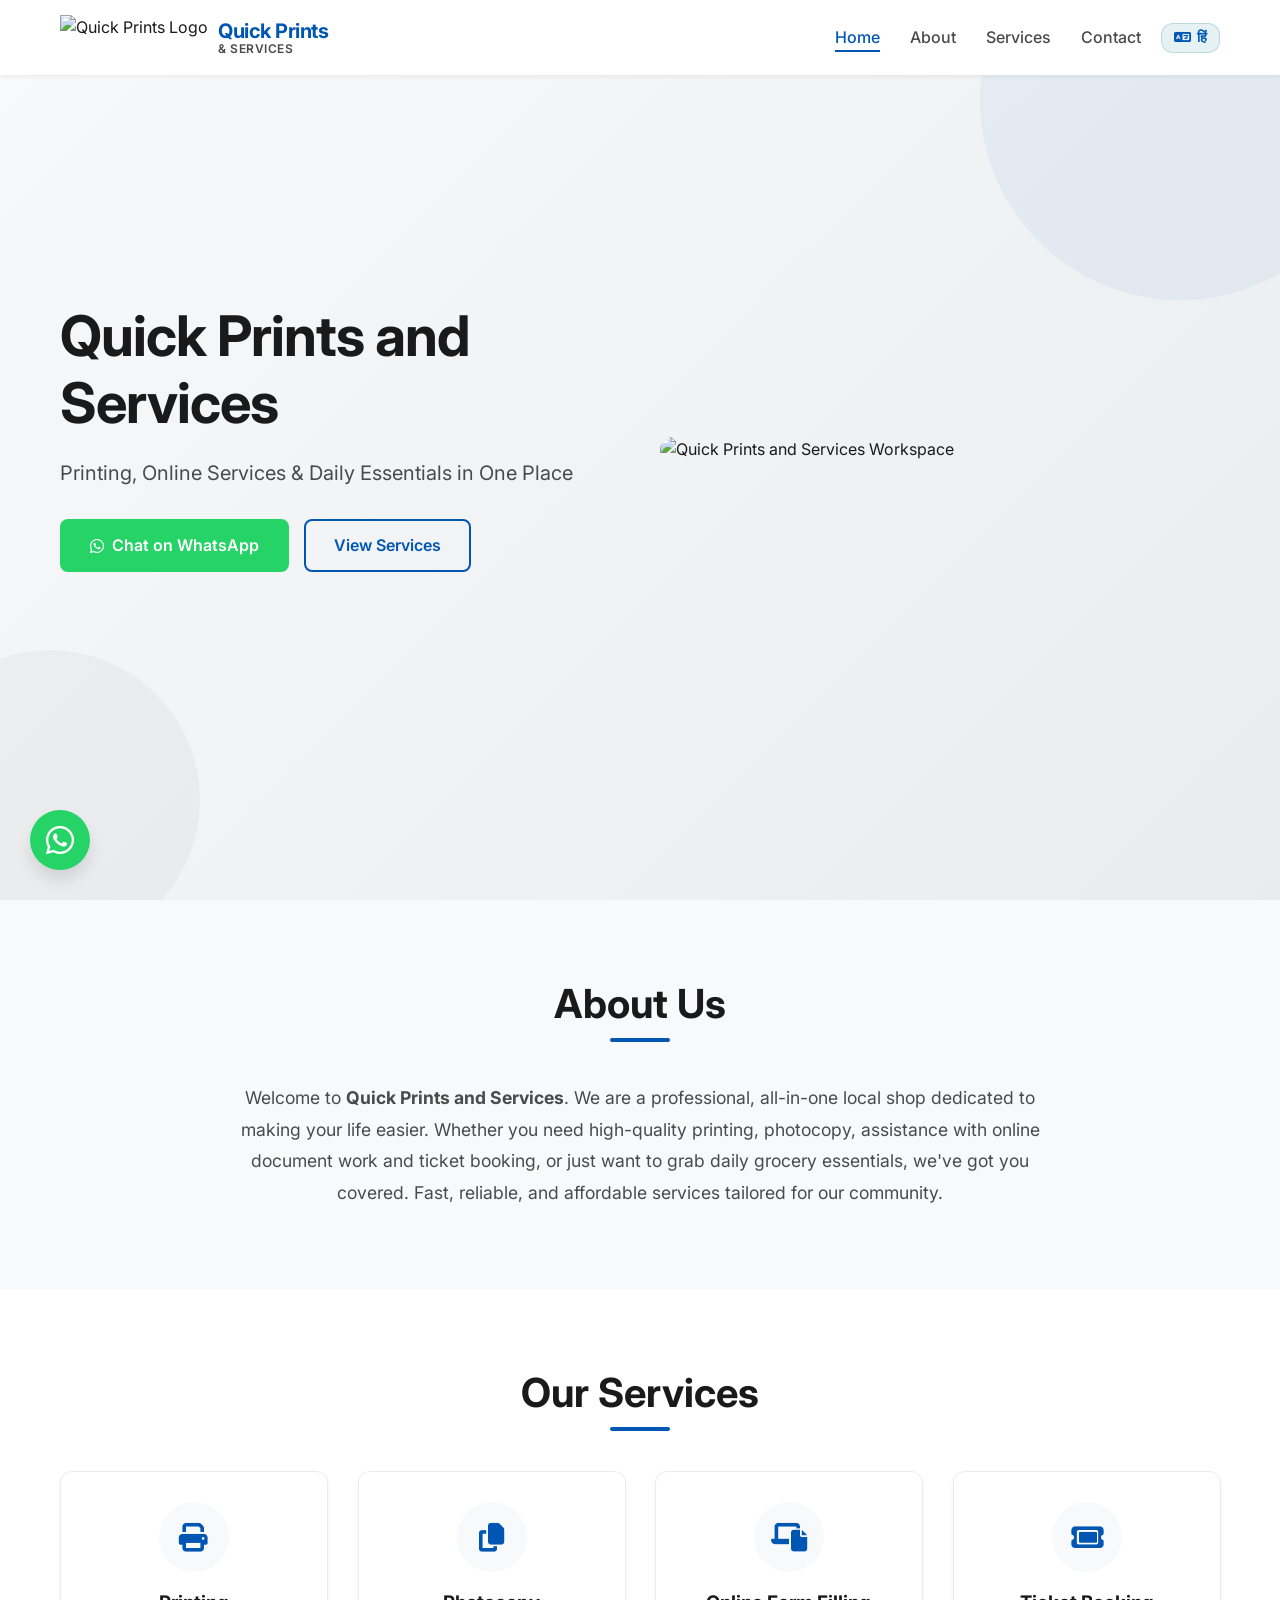
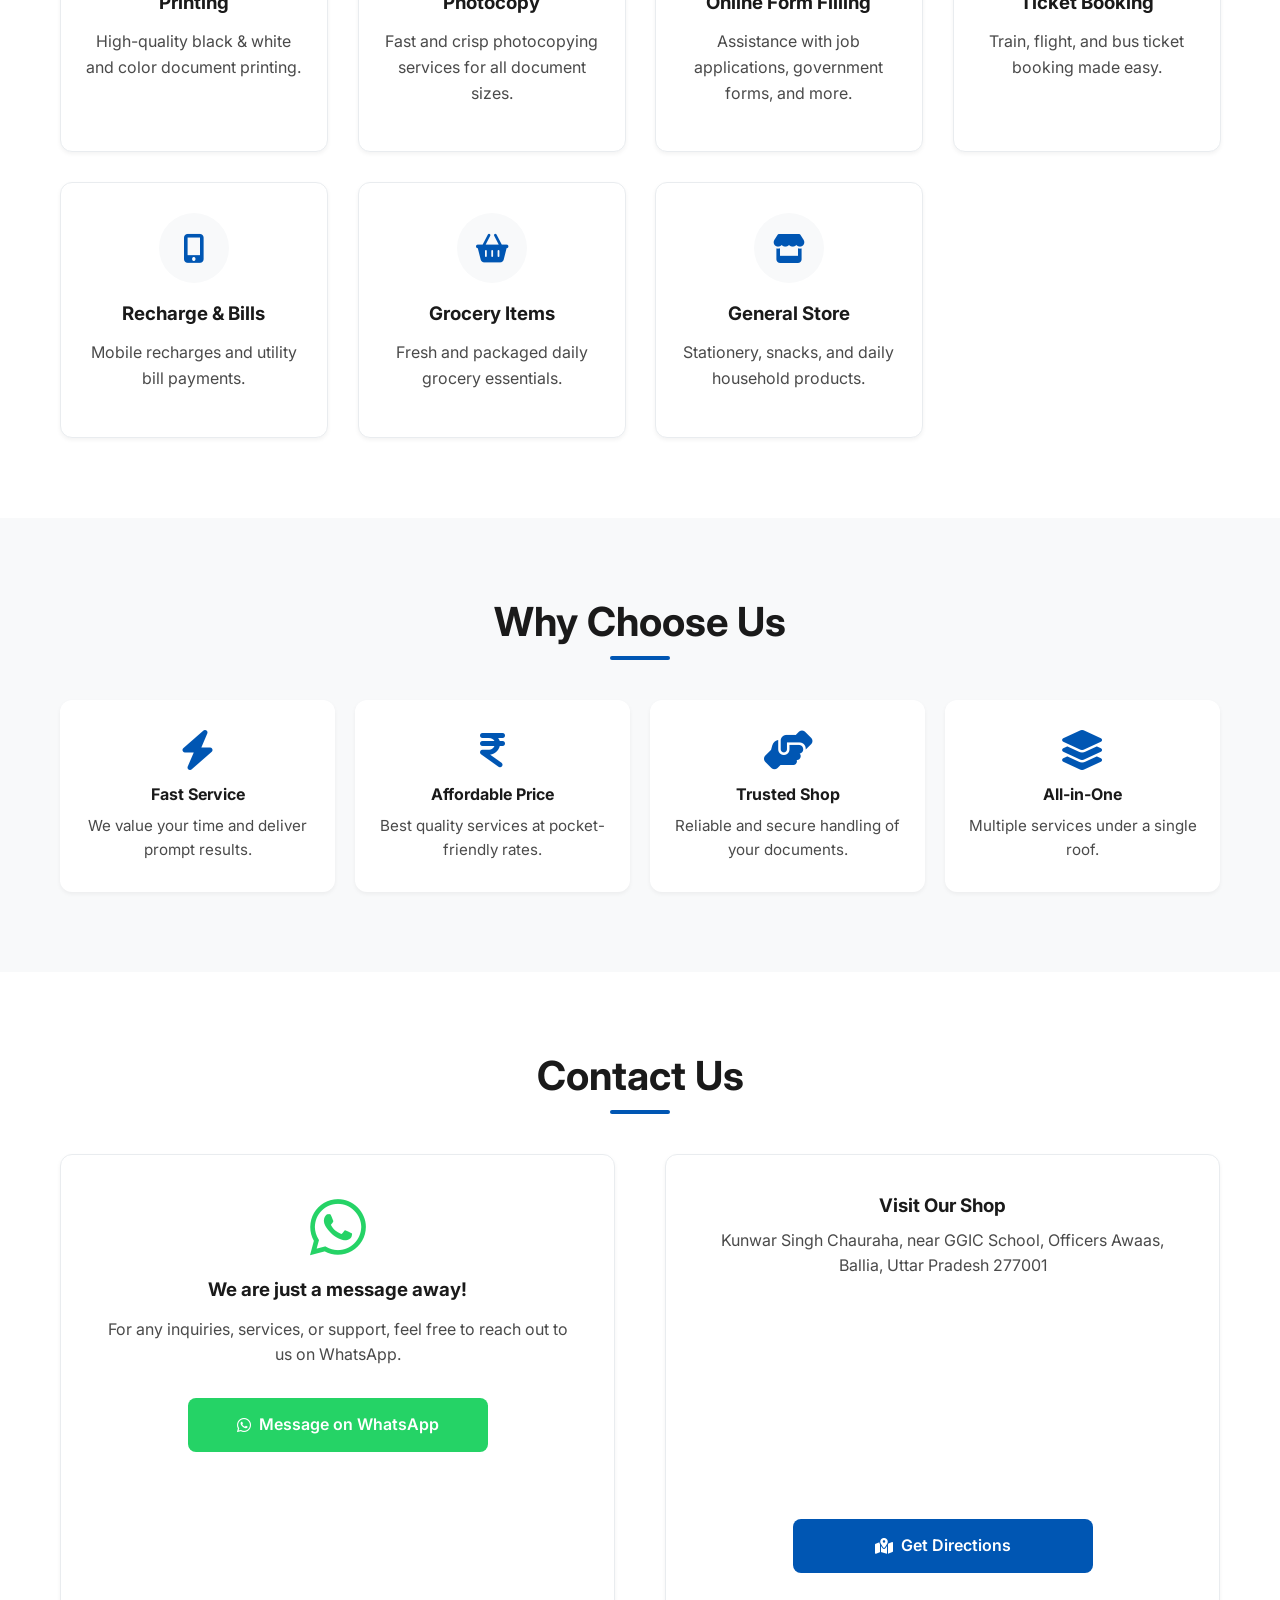
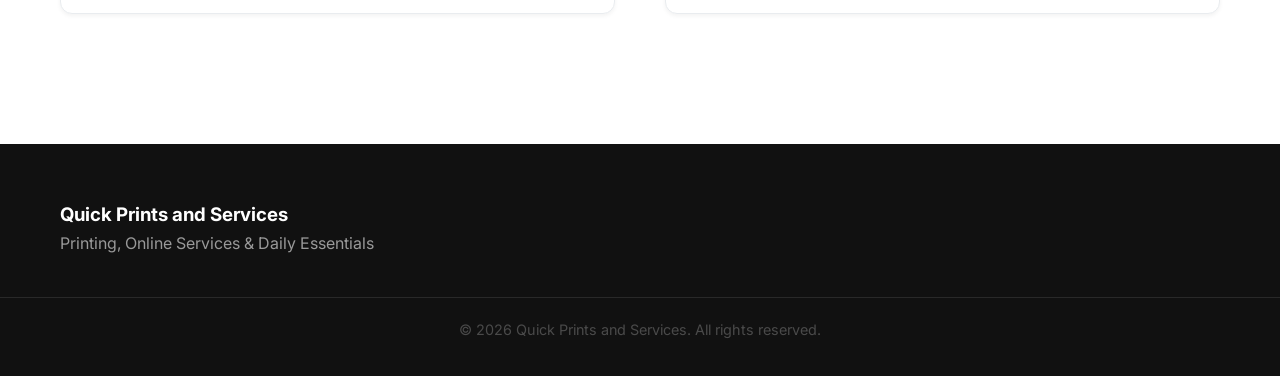
==== index.html @ 01ba6e66 "Add files via upload" ====
<!DOCTYPE html>
<html lang="en">

<head>
    <meta charset="UTF-8">
    <meta name="viewport" content="width=device-width, initial-scale=1.0">
    <meta name="description"
        content="Quick Prints and Services - Your one-stop shop for printing, online services, daily essentials, and more.">
    <title>Quick Prints and Services</title>
    <!-- Google Fonts -->
    <link rel="preconnect" href="https://fonts.googleapis.com">
    <link rel="preconnect" href="https://fonts.gstatic.com" crossorigin>
    <link href="https://fonts.googleapis.com/css2?family=Inter:wght@300;400;500;600;700&display=swap" rel="stylesheet">
    <!-- FontAwesome for Icons -->
    <link rel="stylesheet" href="https://cdnjs.cloudflare.com/ajax/libs/font-awesome/6.4.0/css/all.min.css">
    <!-- Custom CSS -->
    <link rel="stylesheet" href="style.css">
</head>

<body>

    <!-- Loading Animation -->
    <div id="loader" class="loader-wrapper">
        <div class="loader"></div>
    </div>

    <!-- Navigation Bar -->
    <header class="navbar" id="navbar">
        <div class="container nav-container">
            <a href="#home" class="logo">
                <img src="https://i.postimg.cc/SR7jLVqC/Chat-GPT-Image-May-10-2026-02-20-58-PM.png"
                    alt="Quick Prints Logo">
                <div class="logo-text">
                    <span class="brand-name" data-i18n="brand-name">Quick Prints</span>
                    <span class="brand-sub" data-i18n="brand-sub">& Services</span>
                </div>
            </a>
            <nav class="nav-menu" id="nav-menu">
                <ul class="nav-list">
                    <li><a href="#home" class="nav-link active"><i class="fa-solid fa-house mobile-icon"></i><span
                                class="nav-text" data-i18n="nav-home">Home</span></a></li>
                    <li><a href="#about" class="nav-link"><i class="fa-solid fa-circle-info mobile-icon"></i><span
                                class="nav-text" data-i18n="nav-about">About</span></a></li>
                    <li><a href="#services" class="nav-link"><i class="fa-solid fa-box mobile-icon"></i><span
                                class="nav-text" data-i18n="nav-services">Services</span></a></li>
                    <li><a href="#contact" class="nav-link"><i class="fa-solid fa-location-dot mobile-icon"></i><span
                                class="nav-text" data-i18n="nav-contact">Contact</span></a></li>
                </ul>
            </nav>
            <button id="lang-toggle" class="lang-toggle-btn" aria-label="Toggle Language">
                <i class="fa-solid fa-language"></i> <span id="lang-btn-text">हिं</span>
            </button>
        </div>
    </header>

    <main>
        <!-- Hero Section -->
        <section id="home" class="hero">
            <div class="container hero-container">
                <div class="hero-content fade-in-up">
                    <h1 data-i18n="hero-title">Quick Prints and Services</h1>
                    <p class="subtitle" data-i18n="hero-subtitle">Printing, Online Services & Daily Essentials in One Place</p>
                    <div class="hero-buttons">
                        <a href="https://wa.me/918707874401" target="_blank" class="btn btn-whatsapp"><i
                                class="fa-brands fa-whatsapp"></i> <span data-i18n="btn-whatsapp">Chat on WhatsApp</span></a>
                        <a href="#services" class="btn btn-outline" data-i18n="btn-services">View Services</a>
                    </div>
                </div>
                <div class="hero-image fade-in-up delay-1">
                    <img src="https://i.postimg.cc/g2Zcvmpk/file-0000000027107207b96f1d62a791b979.png"
                        alt="Quick Prints and Services Workspace" class="rounded-img shadow-lg">
                </div>
            </div>
        </section>

        <!-- About Section -->
        <section id="about" class="about section-bg">
            <div class="container text-center fade-in-up">
                <h2 class="section-title" data-i18n="about-title">About Us</h2>
                <div class="title-underline"></div>
                <p class="about-text" data-i18n="about-text">
                    Welcome to <strong>Quick Prints and Services</strong>. We are a professional, all-in-one local shop dedicated to making your life easier. Whether you need high-quality printing, photocopy, assistance with online document work and ticket booking, or just want to grab daily grocery essentials, we've got you covered. Fast, reliable, and affordable services tailored for our community.
                </p>
            </div>
        </section>

        <!-- Services Section -->
        <section id="services" class="services">
            <div class="container">
                <div class="text-center fade-in-up">
                    <h2 class="section-title" data-i18n="services-title">Our Services</h2>
                    <div class="title-underline"></div>
                </div>

                <div class="services-grid">
                    <div class="service-card fade-in-up">
                        <div class="icon-wrapper"><i class="fa-solid fa-print"></i></div>
                        <h3 data-i18n="svc-printing-title">Printing</h3>
                        <p data-i18n="svc-printing-desc">High-quality black & white and color document printing.</p>
                    </div>
                    <div class="service-card fade-in-up delay-1">
                        <div class="icon-wrapper"><i class="fa-solid fa-copy"></i></div>
                        <h3 data-i18n="svc-copy-title">Photocopy</h3>
                        <p data-i18n="svc-copy-desc">Fast and crisp photocopying services for all document sizes.</p>
                    </div>

                    <div class="service-card fade-in-up">
                        <div class="icon-wrapper"><i class="fa-solid fa-laptop-file"></i></div>
                        <h3 data-i18n="svc-form-title">Online Form Filling</h3>
                        <p data-i18n="svc-form-desc">Assistance with job applications, government forms, and more.</p>
                    </div>
                    <div class="service-card fade-in-up delay-1">
                        <div class="icon-wrapper"><i class="fa-solid fa-ticket"></i></div>
                        <h3 data-i18n="svc-ticket-title">Ticket Booking</h3>
                        <p data-i18n="svc-ticket-desc">Train, flight, and bus ticket booking made easy.</p>
                    </div>
                    <div class="service-card fade-in-up delay-2">
                        <div class="icon-wrapper"><i class="fa-solid fa-mobile-screen-button"></i></div>
                        <h3 data-i18n="svc-recharge-title">Recharge & Bills</h3>
                        <p data-i18n="svc-recharge-desc">Mobile recharges and utility bill payments.</p>
                    </div>
                    <div class="service-card fade-in-up">
                        <div class="icon-wrapper"><i class="fa-solid fa-basket-shopping"></i></div>
                        <h3 data-i18n="svc-grocery-title">Grocery Items</h3>
                        <p data-i18n="svc-grocery-desc">Fresh and packaged daily grocery essentials.</p>
                    </div>
                    <div class="service-card fade-in-up delay-1">
                        <div class="icon-wrapper"><i class="fa-solid fa-store"></i></div>
                        <h3 data-i18n="svc-store-title">General Store</h3>
                        <p data-i18n="svc-store-desc">Stationery, snacks, and daily household products.</p>
                    </div>
                </div>
            </div>
        </section>

        <!-- Why Choose Us Section -->
        <section id="why-us" class="why-us section-bg">
            <div class="container">
                <div class="text-center fade-in-up">
                    <h2 class="section-title" data-i18n="why-title">Why Choose Us</h2>
                    <div class="title-underline"></div>
                </div>

                <div class="why-grid">
                    <div class="why-card fade-in-up">
                        <i class="fa-solid fa-bolt"></i>
                        <h4 data-i18n="why-fast-title">Fast Service</h4>
                        <p data-i18n="why-fast-desc">We value your time and deliver prompt results.</p>
                    </div>
                    <div class="why-card fade-in-up delay-1">
                        <i class="fa-solid fa-indian-rupee-sign"></i>
                        <h4 data-i18n="why-price-title">Affordable Price</h4>
                        <p data-i18n="why-price-desc">Best quality services at pocket-friendly rates.</p>
                    </div>
                    <div class="why-card fade-in-up delay-2">
                        <i class="fa-solid fa-handshake-angle"></i>
                        <h4 data-i18n="why-trust-title">Trusted Shop</h4>
                        <p data-i18n="why-trust-desc">Reliable and secure handling of your documents.</p>
                    </div>
                    <div class="why-card fade-in-up delay-3">
                        <i class="fa-solid fa-layer-group"></i>
                        <h4 data-i18n="why-all-title">All-in-One</h4>
                        <p data-i18n="why-all-desc">Multiple services under a single roof.</p>
                    </div>
                </div>
            </div>
        </section>

        <!-- Contact Section -->
        <section id="contact" class="contact">
            <div class="container">
                <div class="text-center fade-in-up">
                    <h2 class="section-title" data-i18n="contact-title">Contact Us</h2>
                    <div class="title-underline"></div>
                </div>

                <div class="contact-grid">
                    <div class="contact-info fade-in-up"
                        style="text-align: center; background: var(--bg-main); padding: 40px; border-radius: var(--radius-md); box-shadow: var(--shadow-sm); border: 1px solid var(--border-color);">
                        <i class="fa-brands fa-whatsapp"
                            style="font-size: 4rem; color: var(--whatsapp); margin-bottom: 20px;"></i>
                        <h3 data-i18n="contact-msg-title">We are just a message away!</h3>
                        <p style="margin-bottom: 30px;" data-i18n="contact-msg-desc">For any inquiries, services, or support, feel free to reach out to us on WhatsApp.</p>
                        <a href="https://wa.me/918707874401" target="_blank" class="btn btn-whatsapp btn-block"
                            style="max-width: 300px; margin: 0 auto;"><i class="fa-brands fa-whatsapp"></i> <span data-i18n="btn-msg">Message on WhatsApp</span></a>
                    </div>

                    <div class="contact-info fade-in-up delay-1"
                        style="text-align: center; background: var(--bg-main); padding: 40px; border-radius: var(--radius-md); box-shadow: var(--shadow-sm); border: 1px solid var(--border-color); display: flex; flex-direction: column;">
                        <h3 style="margin-bottom: 10px;" data-i18n="contact-visit-title">Visit Our Shop</h3>
                        <p style="margin-bottom: 20px;" data-i18n="contact-visit-desc">Kunwar Singh Chauraha, near GGIC School, Officers Awaas, Ballia, Uttar Pradesh 277001</p>
                        <div style="width: 100%; height: 200px; border-radius: var(--radius-sm); overflow: hidden; margin-bottom: 20px;">
                            <iframe src="https://maps.google.com/maps?q=Quick%20Prints%20and%20Services,%20Kunwar%20Singh%20Chauraha,%20Ballia,%20Uttar%20Pradesh%20277001&t=&z=16&ie=UTF8&iwloc=&output=embed" width="100%" height="100%" style="border:0;" allowfullscreen="" loading="lazy" referrerpolicy="no-referrer-when-downgrade"></iframe>
                        </div>
                        <a href="https://maps.app.goo.gl/SsMAK4htXYQ3jaAW6" target="_blank"
                            class="btn btn-primary btn-block" style="max-width: 300px; margin: auto auto 0 auto;"><i
                                class="fa-solid fa-map-location-dot"></i> <span data-i18n="btn-dir">Get Directions</span></a>
                    </div>
                </div>
            </div>
        </section>
    </main>

    <!-- Footer -->
    <footer class="footer">
        <div class="container footer-container">
            <div class="footer-brand">
                <h3 data-i18n="hero-title">Quick Prints and Services</h3>
                <p data-i18n="footer-desc">Printing, Online Services & Daily Essentials</p>
            </div>

        </div>
        <div class="footer-bottom">
            <p>&copy; <span id="year"></span> <span data-i18n="footer-rights">Quick Prints and Services. All rights reserved.</span></p>
        </div>
    </footer>

    <!-- Floating Elements -->
    <a href="https://wa.me/918707874401" class="floating-whatsapp" target="_blank" aria-label="Chat on WhatsApp">
        <i class="fa-brands fa-whatsapp"></i>
    </a>

    <!-- Mobile Bottom Navigation (independent element - never affected by header filters) -->
    <nav class="mobile-bottom-nav" id="mobile-bottom-nav">
        <a href="#home" class="mob-nav-link active">
            <i class="fa-solid fa-house"></i>
            <span data-i18n="nav-home">Home</span>
        </a>
        <a href="#about" class="mob-nav-link">
            <i class="fa-solid fa-circle-info"></i>
            <span data-i18n="nav-about">About</span>
        </a>
        <a href="#services" class="mob-nav-link">
            <i class="fa-solid fa-box"></i>
            <span data-i18n="nav-services">Services</span>
        </a>
        <a href="#why-us" class="mob-nav-link">
            <i class="fa-solid fa-star"></i>
            <span data-i18n="nav-why">Why Us</span>
        </a>
        <a href="#contact" class="mob-nav-link">
            <i class="fa-solid fa-location-dot"></i>
            <span data-i18n="nav-contact">Contact</span>
        </a>
    </nav>

    <button id="backToTop" class="back-to-top" aria-label="Back to Top">
        <i class="fa-solid fa-arrow-up"></i>
    </button>

    <!-- Custom JS -->
    <script src="script.js"></script>
</body>

</html>
---- style.css ----
/* =========================================
   CSS VARIABLES & THEMING
   ========================================= */
:root {
    --primary-color: #0056b3;
    /* Professional Blue */
    --primary-hover: #004494;
    --text-main: #1a1a1a;
    /* Black */
    --text-light: #4a4a4a;
    /* Dark Gray */
    --bg-main: #ffffff;
    /* White */
    --bg-light: #f8f9fa;
    /* Light Gray */
    --border-color: #e9ecef;
    --white: #ffffff;
    --black: #000000;
    --whatsapp: #25D366;

    --shadow-sm: 0 2px 4px rgba(0, 0, 0, 0.05);
    --shadow-md: 0 4px 6px rgba(0, 0, 0, 0.07);
    --shadow-lg: 0 10px 15px rgba(0, 0, 0, 0.1);
    --shadow-hover: 0 15px 30px rgba(0, 86, 179, 0.15);

    --radius-sm: 8px;
    --radius-md: 12px;
    --radius-lg: 20px;

    --transition: all 0.3s ease;
    --font-main: 'Inter', sans-serif;
}

/* =========================================
   GLOBAL STYLES & RESET
   ========================================= */
* {
    margin: 0;
    padding: 0;
    box-sizing: border-box;
}

html {
    scroll-behavior: smooth;
}

body {
    font-family: var(--font-main);
    color: var(--text-main);
    background-color: var(--bg-main);
    line-height: 1.6;
    overflow-x: hidden;
}

a {
    text-decoration: none;
    color: inherit;
}

ul {
    list-style: none;
}

img {
    max-width: 100%;
    height: auto;
    display: block;
}

.container {
    width: 100%;
    max-width: 1200px;
    margin: 0 auto;
    padding: 0 20px;
}

section {
    padding: 80px 0;
}

.section-bg {
    background-color: var(--bg-light);
}

.text-center {
    text-align: center;
}

/* =========================================
   TYPOGRAPHY
   ========================================= */
h1,
h2,
h3,
h4,
h5,
h6 {
    font-weight: 700;
    line-height: 1.2;
    margin-bottom: 15px;
}

.section-title {
    font-size: 2.5rem;
    color: var(--text-main);
    margin-bottom: 10px;
}

.title-underline {
    width: 60px;
    height: 4px;
    background-color: var(--primary-color);
    margin: 0 auto 40px;
    border-radius: 2px;
}

p {
    margin-bottom: 15px;
    color: var(--text-light);
}

/* =========================================
   BUTTONS
   ========================================= */
.btn {
    display: inline-flex;
    align-items: center;
    justify-content: center;
    gap: 8px;
    padding: 12px 28px;
    font-size: 1rem;
    font-weight: 600;
    border-radius: var(--radius-sm);
    cursor: pointer;
    transition: var(--transition);
    border: 2px solid transparent;
}

.btn-primary {
    background-color: var(--primary-color);
    color: var(--white);
}

.btn-primary:hover {
    background-color: var(--primary-hover);
    box-shadow: var(--shadow-md);
    transform: translateY(-2px);
}

.btn-outline {
    background-color: transparent;
    color: var(--primary-color);
    border-color: var(--primary-color);
}

.btn-outline:hover {
    background-color: var(--primary-color);
    color: var(--white);
}

.btn-whatsapp {
    background-color: var(--whatsapp);
    color: var(--white);
}

.btn-whatsapp:hover {
    background-color: #1ebe57;
    box-shadow: var(--shadow-md);
    transform: translateY(-2px);
}

.btn-block {
    width: 100%;
}

/* =========================================
   LOADING ANIMATION
   ========================================= */
.loader-wrapper {
    position: fixed;
    top: 0;
    left: 0;
    width: 100%;
    height: 100%;
    background-color: var(--bg-main);
    display: flex;
    justify-content: center;
    align-items: center;
    z-index: 9999;
    transition: opacity 0.5s ease;
}

.loader {
    width: 50px;
    height: 50px;
    border: 5px solid var(--border-color);
    border-top-color: var(--primary-color);
    border-radius: 50%;
    animation: spin 1s linear infinite;
}

@keyframes spin {
    to {
        transform: rotate(360deg);
    }
}

/* =========================================
   NAVIGATION BAR
   ========================================= */
.navbar {
    position: fixed;
    top: 0;
    left: 0;
    width: 100%;
    background-color: var(--bg-main);
    box-shadow: var(--shadow-sm);
    z-index: 1000;
    transition: var(--transition);
    padding: 15px 0;
}

.navbar.scrolled {
    padding: 10px 0;
    box-shadow: var(--shadow-md);
    background-color: rgba(255, 255, 255, 0.95);
    backdrop-filter: blur(10px);
}

.nav-container {
    display: flex;
    justify-content: space-between;
    align-items: center;
}

.logo {
    display: flex;
    align-items: center;
    gap: 10px;
}

.logo img {
    height: 45px;
    max-width: 100%;
    object-fit: contain;
}

.logo-text {
    display: flex;
    flex-direction: column;
    justify-content: center;
    line-height: 1.1;
}

.brand-name {
    font-size: 1.25rem;
    font-weight: 700;
    color: var(--primary-color);
    letter-spacing: -0.5px;
}

.brand-sub {
    font-size: 0.75rem;
    font-weight: 600;
    color: var(--text-light);
    letter-spacing: 0.5px;
    text-transform: uppercase;
}

.mobile-icon {
    display: none;
}

.nav-menu {
    margin-left: auto;
}

.nav-list {
    display: flex;
    gap: 30px;
}

.nav-link {
    font-weight: 500;
    color: var(--text-light);
    transition: var(--transition);
    position: relative;
}

.nav-link::after {
    content: '';
    position: absolute;
    bottom: -5px;
    left: 0;
    width: 0;
    height: 2px;
    background-color: var(--primary-color);
    transition: var(--transition);
}

.nav-link:hover,
.nav-link.active {
    color: var(--primary-color);
}

.nav-link:hover::after,
.nav-link.active::after {
    width: 100%;
}

.hamburger {
    display: none;
    font-size: 1.5rem;
    cursor: pointer;
    color: var(--text-main);
}

/* =========================================
   LANGUAGE TOGGLE
   ========================================= */
.lang-toggle-btn {
    background: rgba(14, 116, 144, 0.1);
    color: var(--primary-color);
    border: 1px solid rgba(14, 116, 144, 0.2);
    padding: 6px 12px;
    border-radius: var(--radius-md);
    cursor: pointer;
    display: flex;
    align-items: center;
    gap: 6px;
    font-size: 0.85rem;
    font-weight: 600;
    transition: var(--transition);
    margin-left: 20px;
}

.lang-toggle-btn:hover {
    background: var(--primary-color);
    color: var(--white);
    transform: translateY(-2px);
}

/* =========================================
   HERO SECTION
   ========================================= */
.hero {
    min-height: 100vh;
    display: flex;
    align-items: center;
    padding-top: 80px;
    /* Offset for navbar */
    background: linear-gradient(135deg, #f8f9fa 0%, #e9ecef 100%);
    position: relative;
    overflow: hidden;
}

/* Background Abstract Shapes */
.hero::before,
.hero::after {
    content: '';
    position: absolute;
    border-radius: 50%;
    z-index: 0;
}

.hero::before {
    width: 400px;
    height: 400px;
    background: rgba(0, 86, 179, 0.05);
    top: -100px;
    right: -100px;
}

.hero::after {
    width: 300px;
    height: 300px;
    background: rgba(0, 0, 0, 0.03);
    bottom: -50px;
    left: -100px;
}

.hero-container {
    display: grid;
    grid-template-columns: 1fr 1fr;
    gap: 40px;
    align-items: center;
    position: relative;
    z-index: 1;
}

.hero-content h1 {
    font-size: 3.5rem;
    color: var(--text-main);
    margin-bottom: 20px;
    letter-spacing: -1px;
}

.hero-content .subtitle {
    font-size: 1.25rem;
    color: var(--text-light);
    margin-bottom: 30px;
    font-weight: 400;
}

.hero-buttons {
    display: flex;
    gap: 15px;
    margin-bottom: 25px;
}

.hero-contact {
    font-size: 1.1rem;
    font-weight: 600;
    color: var(--text-main);
    display: flex;
    align-items: center;
    gap: 8px;
}

.hero-contact i {
    color: var(--whatsapp);
    font-size: 1.3rem;
}

.rounded-img {
    border-radius: var(--radius-lg);
}

/* =========================================
   ABOUT SECTION
   ========================================= */
.about-text {
    max-width: 800px;
    margin: 0 auto;
    font-size: 1.1rem;
    line-height: 1.8;
}

/* =========================================
   SERVICES SECTION
   ========================================= */
.services-grid {
    display: grid;
    grid-template-columns: repeat(auto-fit, minmax(250px, 1fr));
    gap: 30px;
    margin-top: 40px;
}

.service-card {
    background-color: var(--bg-main);
    padding: 30px 20px;
    border-radius: var(--radius-md);
    box-shadow: var(--shadow-sm);
    text-align: center;
    transition: var(--transition);
    border: 1px solid var(--border-color);
    position: relative;
    overflow: hidden;
    z-index: 1;
}

.service-card::before {
    content: '';
    position: absolute;
    top: 0;
    left: 0;
    width: 100%;
    height: 0;
    background-color: var(--primary-color);
    transition: var(--transition);
    z-index: -1;
}

.service-card:hover {
    transform: translateY(-10px);
    box-shadow: var(--shadow-hover);
    border-color: var(--primary-color);
}

.service-card:hover::before {
    height: 5px;
}

.icon-wrapper {
    width: 70px;
    height: 70px;
    background-color: var(--bg-light);
    border-radius: 50%;
    display: flex;
    justify-content: center;
    align-items: center;
    margin: 0 auto 20px;
    font-size: 1.8rem;
    color: var(--primary-color);
    transition: var(--transition);
}

.service-card:hover .icon-wrapper {
    background-color: var(--primary-color);
    color: var(--white);
}

/* =========================================
   WHY CHOOSE US SECTION
   ========================================= */
.why-grid {
    display: grid;
    grid-template-columns: repeat(auto-fit, minmax(220px, 1fr));
    gap: 20px;
}

.why-card {
    background-color: var(--bg-main);
    padding: 30px 20px;
    border-radius: var(--radius-md);
    text-align: center;
    transition: var(--transition);
    box-shadow: var(--shadow-sm);
}

.why-card i {
    font-size: 2.5rem;
    color: var(--primary-color);
    margin-bottom: 15px;
}

.why-card h4 {
    margin-bottom: 10px;
}

.why-card p {
    font-size: 0.95rem;
    margin-bottom: 0;
}

.why-card:hover {
    transform: translateY(-5px);
    box-shadow: var(--shadow-md);
}

/* =========================================
   CONTACT SECTION
   ========================================= */
.contact-grid {
    display: grid;
    grid-template-columns: 1fr 1fr;
    gap: 50px;
    margin-bottom: 50px;
}

.info-item {
    display: flex;
    align-items: flex-start;
    gap: 15px;
    margin-bottom: 25px;
}

.info-icon {
    width: 50px;
    height: 50px;
    background-color: rgba(0, 86, 179, 0.1);
    color: var(--primary-color);
    border-radius: 50%;
    display: flex;
    justify-content: center;
    align-items: center;
    font-size: 1.2rem;
    flex-shrink: 0;
}

.contact-actions {
    margin-top: 30px;
}

.contact-form {
    background-color: var(--bg-main);
    padding: 40px;
    border-radius: var(--radius-md);
    box-shadow: var(--shadow-md);
    border: 1px solid var(--border-color);
}

.form-group {
    margin-bottom: 20px;
}

.form-group input,
.form-group textarea {
    width: 100%;
    padding: 15px;
    border: 1px solid var(--border-color);
    border-radius: var(--radius-sm);
    font-family: var(--font-main);
    font-size: 1rem;
    transition: var(--transition);
    background-color: var(--bg-light);
}

.form-group input:focus,
.form-group textarea:focus {
    outline: none;
    border-color: var(--primary-color);
    background-color: var(--white);
    box-shadow: 0 0 0 3px rgba(0, 86, 179, 0.1);
}

.map-container {
    width: 100%;
    height: 400px;
    border-radius: var(--radius-md);
    overflow: hidden;
    box-shadow: var(--shadow-sm);
}

.map-placeholder {
    width: 100%;
    height: 100%;
    background-color: #e9ecef;
    display: flex;
    flex-direction: column;
    justify-content: center;
    align-items: center;
    color: var(--text-light);
}

.map-placeholder i {
    font-size: 3rem;
    color: var(--primary-color);
    margin-bottom: 10px;
    opacity: 0.5;
}

/* =========================================
   FOOTER
   ========================================= */
.footer {
    background-color: #111;
    color: var(--white);
    padding: 60px 0 20px;
}

.footer-container {
    display: flex;
    justify-content: space-between;
    align-items: center;
    margin-bottom: 40px;
    flex-wrap: wrap;
    gap: 20px;
}

.footer-brand h3 {
    color: var(--white);
    margin-bottom: 5px;
}

.footer-brand p {
    color: #999;
    margin-bottom: 0;
}

.footer-social {
    display: flex;
    gap: 15px;
}

.footer-social a {
    width: 40px;
    height: 40px;
    background-color: rgba(255, 255, 255, 0.1);
    border-radius: 50%;
    display: flex;
    justify-content: center;
    align-items: center;
    transition: var(--transition);
}

.footer-social a:hover {
    background-color: var(--primary-color);
    transform: translateY(-3px);
}

.footer-bottom {
    text-align: center;
    padding-top: 20px;
    border-top: 1px solid rgba(255, 255, 255, 0.1);
    color: #999;
    font-size: 0.9rem;
}

/* =========================================
   FLOATING ELEMENTS
   ========================================= */
.floating-whatsapp {
    position: fixed;
    bottom: 30px;
    left: 30px;
    width: 60px;
    height: 60px;
    background-color: var(--whatsapp);
    color: var(--white);
    border-radius: 50%;
    display: flex;
    justify-content: center;
    align-items: center;
    font-size: 2rem;
    box-shadow: var(--shadow-lg);
    z-index: 99;
    transition: var(--transition);
}

.floating-whatsapp:hover {
    transform: scale(1.1);
    box-shadow: 0 15px 25px rgba(37, 211, 102, 0.4);
}

.back-to-top {
    position: fixed;
    bottom: 30px;
    right: 30px;
    width: 50px;
    height: 50px;
    background-color: var(--text-main);
    color: var(--white);
    border: none;
    border-radius: 50%;
    display: flex;
    justify-content: center;
    align-items: center;
    font-size: 1.2rem;
    box-shadow: var(--shadow-md);
    cursor: pointer;
    z-index: 99;
    opacity: 0;
    visibility: hidden;
    transition: var(--transition);
}

.back-to-top.show {
    opacity: 1;
    visibility: visible;
}

.back-to-top:hover {
    background-color: var(--primary-color);
    transform: translateY(-3px);
}

/* =========================================
   MOBILE BOTTOM NAVIGATION (Independent Element)
   ========================================= */
.mobile-bottom-nav {
    display: none;
    /* Hidden on desktop */
    position: fixed;
    bottom: 0;
    left: 0;
    width: 100%;
    height: 65px;
    background-color: #ffffff;
    box-shadow: 0 -2px 20px rgba(0, 0, 0, 0.1);
    z-index: 99999;
    border-top: 1px solid rgba(0, 0, 0, 0.06);
    justify-content: space-around;
    align-items: center;
    padding: 0 10px;
    padding-bottom: env(safe-area-inset-bottom);
    /* iPhone notch support */
}

.mob-nav-link {
    display: flex;
    flex-direction: column;
    align-items: center;
    justify-content: center;
    flex: 1;
    gap: 3px;
    color: #aaa;
    font-size: 0.65rem;
    font-weight: 600;
    text-decoration: none;
    padding: 6px 4px;
    transition: color 0.2s ease, transform 0.2s ease;
    letter-spacing: 0.3px;
    text-transform: uppercase;
}

.mob-nav-link i {
    font-size: 1.3rem;
    transition: transform 0.2s ease;
}

.mob-nav-link.active {
    color: var(--primary-color);
}

.mob-nav-link.active i {
    transform: translateY(-2px);
}

/* =========================================
   KEYFRAME ANIMATIONS
   ========================================= */

/* Slide in from left */
@keyframes slideInLeft {
    from {
        opacity: 0;
        transform: translateX(-50px);
    }

    to {
        opacity: 1;
        transform: translateX(0);
    }
}

/* Slide in from right */
@keyframes slideInRight {
    from {
        opacity: 0;
        transform: translateX(50px);
    }

    to {
        opacity: 1;
        transform: translateX(0);
    }
}

/* Slide in from bottom */
@keyframes slideInUp {
    from {
        opacity: 0;
        transform: translateY(60px);
    }

    to {
        opacity: 1;
        transform: translateY(0);
    }
}

/* Scale pop in */
@keyframes popIn {
    0% {
        opacity: 0;
        transform: scale(0.85) translateY(20px);
    }

    70% {
        transform: scale(1.03) translateY(-3px);
    }

    100% {
        opacity: 1;
        transform: scale(1) translateY(0);
    }
}

/* Gentle float for logo/image */
@keyframes floatY {

    0%,
    100% {
        transform: translateY(0);
    }

    50% {
        transform: translateY(-10px);
    }
}

/* Shimmer sweep on buttons */
@keyframes shimmer {
    0% {
        background-position: -200% center;
    }

    100% {
        background-position: 200% center;
    }
}

/* WhatsApp pulse ring */
@keyframes pulseRing {
    0% {
        box-shadow: 0 0 0 0 rgba(37, 211, 102, 0.5);
    }

    70% {
        box-shadow: 0 0 0 18px rgba(37, 211, 102, 0);
    }

    100% {
        box-shadow: 0 0 0 0 rgba(37, 211, 102, 0);
    }
}

/* Icon bounce on mobile nav tap */
@keyframes navBounce {
    0% {
        transform: translateY(0);
    }

    30% {
        transform: translateY(-7px);
    }

    60% {
        transform: translateY(2px);
    }

    100% {
        transform: translateY(0);
    }
}

/* Stagger fade-in variants */
@keyframes fadeUp {
    from {
        opacity: 0;
        transform: translateY(30px);
    }

    to {
        opacity: 1;
        transform: translateY(0);
    }
}

/* =========================================
   HERO ANIMATIONS (Mobile-first)
   ========================================= */
.hero-content h1 {
    animation: slideInLeft 0.9s cubic-bezier(0.16, 1, 0.3, 1) both;
}

.hero-content .subtitle {
    animation: slideInLeft 0.9s 0.15s cubic-bezier(0.16, 1, 0.3, 1) both;
}

.hero-buttons {
    animation: slideInLeft 0.9s 0.3s cubic-bezier(0.16, 1, 0.3, 1) both;
}

.hero-image img {
    animation: floatY 6s ease-in-out infinite;
}

/* =========================================
   BUTTON SHIMMER EFFECT
   ========================================= */
.btn-primary,
.btn-whatsapp {
    background-size: 200% auto;
    position: relative;
    overflow: hidden;
}

.btn-primary::after,
.btn-whatsapp::after {
    content: '';
    position: absolute;
    top: 0;
    left: -100%;
    width: 60%;
    height: 100%;
    background: linear-gradient(90deg, transparent, rgba(255, 255, 255, 0.25), transparent);
    transition: left 0.5s ease;
}

.btn-primary:hover::after,
.btn-whatsapp:hover::after {
    left: 140%;
}

/* =========================================
   SERVICE CARD STAGGER
   ========================================= */
.service-card.visible {
    animation: popIn 0.6s cubic-bezier(0.16, 1, 0.3, 1) both;
}

.service-card:nth-child(1).visible {
    animation-delay: 0s;
}

.service-card:nth-child(2).visible {
    animation-delay: 0.07s;
}

.service-card:nth-child(3).visible {
    animation-delay: 0.14s;
}

.service-card:nth-child(4).visible {
    animation-delay: 0.21s;
}

.service-card:nth-child(5).visible {
    animation-delay: 0.28s;
}

.service-card:nth-child(6).visible {
    animation-delay: 0.35s;
}

.service-card:nth-child(7).visible {
    animation-delay: 0.42s;
}

.service-card:nth-child(8).visible {
    animation-delay: 0.49s;
}

/* =========================================
   WHY-CARD SLIDE ALTERNATE
   ========================================= */
.why-card:nth-child(odd).visible {
    animation: slideInLeft 0.7s cubic-bezier(0.16, 1, 0.3, 1) both;
}

.why-card:nth-child(even).visible {
    animation: slideInRight 0.7s cubic-bezier(0.16, 1, 0.3, 1) both;
}

.why-card:nth-child(1).visible {
    animation-delay: 0s;
}

.why-card:nth-child(2).visible {
    animation-delay: 0.1s;
}

.why-card:nth-child(3).visible {
    animation-delay: 0.2s;
}

.why-card:nth-child(4).visible {
    animation-delay: 0.3s;
}

/* =========================================
   FLOATING WHATSAPP PULSE
   ========================================= */
.floating-whatsapp {
    animation: pulseRing 2.5s ease-out infinite;
}

.floating-whatsapp:hover {
    animation: none;
    transform: scale(1.12);
    box-shadow: 0 10px 30px rgba(37, 211, 102, 0.5);
}

/* =========================================
   MOBILE BOTTOM NAV ACTIVE BOUNCE
   ========================================= */
.mob-nav-link.bounce i {
    animation: navBounce 0.4s cubic-bezier(0.36, 0.07, 0.19, 0.97) both;
}

/* =========================================
   SECTION TITLE UNDERLINE GROW
   ========================================= */
.title-underline {
    width: 0;
    transition: width 0.8s cubic-bezier(0.16, 1, 0.3, 1);
}

.fade-in-up.visible~.title-underline,
.title-underline.visible {
    width: 60px;
}

/* =========================================
   ANIMATIONS (SCROLL FADE IN)
   ========================================= */

.fade-in-up {
    opacity: 0;
    transform: translateY(40px);
    transition: opacity 0.8s ease, transform 0.8s ease;
}

.fade-in-up.visible {
    opacity: 1;
    transform: translateY(0);
}

.delay-1 {
    transition-delay: 0.1s;
}

.delay-2 {
    transition-delay: 0.2s;
}

.delay-3 {
    transition-delay: 0.3s;
}

/* =========================================
   RESPONSIVE DESIGN
   ========================================= */
@media (max-width: 992px) {
    .hero-container {
        grid-template-columns: 1fr;
        text-align: center;
    }

    .hero-content h1 {
        font-size: 3rem;
    }

    .hero-buttons {
        justify-content: center;
    }

    .hero-contact {
        justify-content: center;
    }

    .hero-image {
        margin-top: 30px;
    }

    .contact-grid {
        grid-template-columns: 1fr;
    }

    .section-title {
        font-size: 2.2rem;
    }
}

@media (max-width: 768px) {

    /* Enough space so bottom nav never overlaps page content */
    body {
        padding-bottom: 75px;
    }

    /* Show the mobile bottom navigation */
    .mobile-bottom-nav {
        display: flex;
    }

    /* Hide the desktop nav inside the header */
    .nav-menu {
        display: none;
    }

    /* Center the logo in header on mobile */
    .nav-container {
        justify-content: center;
    }

    .logo-text {
        display: none;
    }

    .logo img {
        height: 42px;
    }

    /* Float buttons above the bottom nav */
    .floating-whatsapp {
        bottom: 80px;
        left: 15px;
    }

    .back-to-top {
        bottom: 80px;
        right: 15px;
    }

    /* Footer extra space */
    .footer {
        padding-bottom: 25px;
    }

    /* Show the standalone mobile bottom nav */
    .mobile-bottom-nav {
        display: flex !important;
    }

    /* Hero font adjustments */
    .hero-content h1 {
        font-size: 2.2rem;
        margin-bottom: 15px;
    }

    .hero-content .subtitle {
        font-size: 1.1rem;
        margin-bottom: 25px;
    }

    section {
        padding: 50px 0;
    }

    /* Floating buttons sit above 65px bottom nav */
    .floating-whatsapp {
        width: 50px;
        height: 50px;
        font-size: 1.5rem;
        bottom: 80px;
        left: 15px;
    }

    .back-to-top {
        width: 45px;
        height: 45px;
        bottom: 80px;
        right: 15px;
    }
}

@media (max-width: 480px) {
    .hero-content h1 {
        font-size: 2rem;
    }

    .hero-buttons {
        flex-direction: column;
    }

    .btn {
        width: 100%;
    }
}
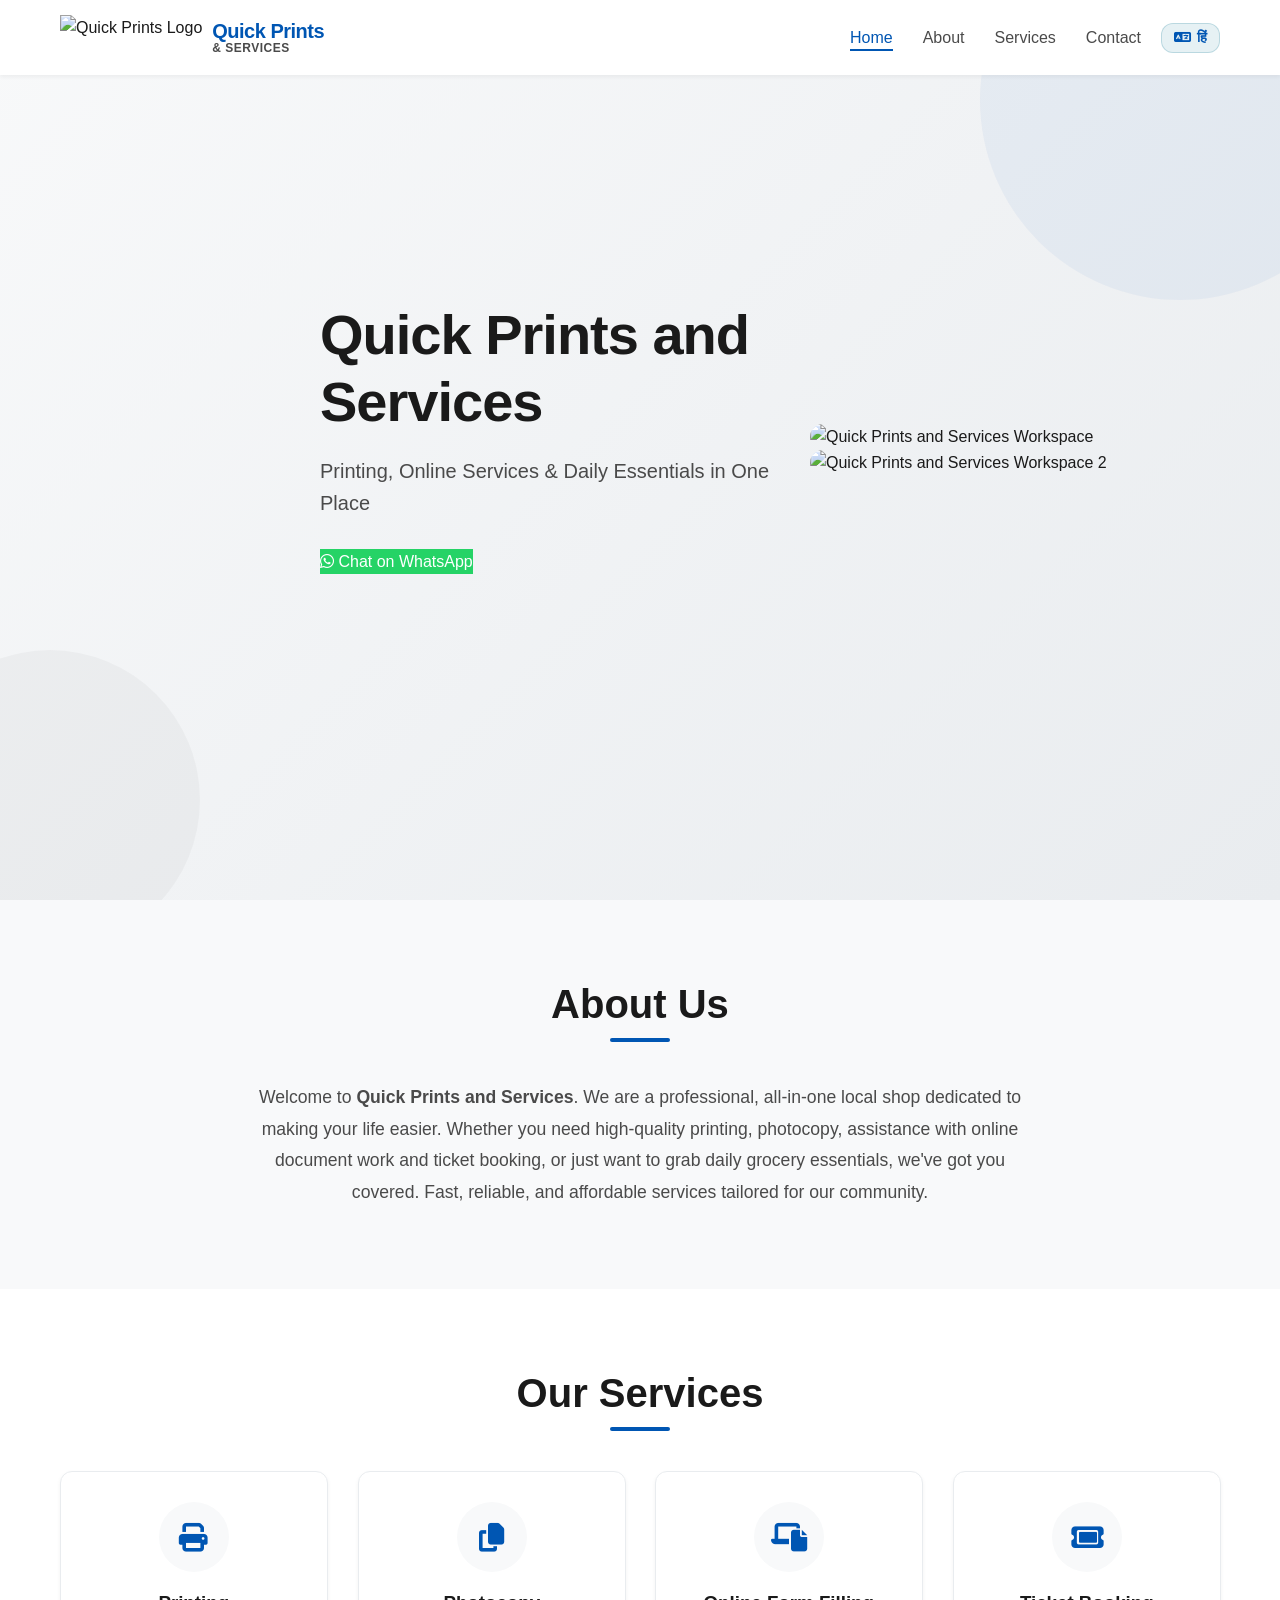
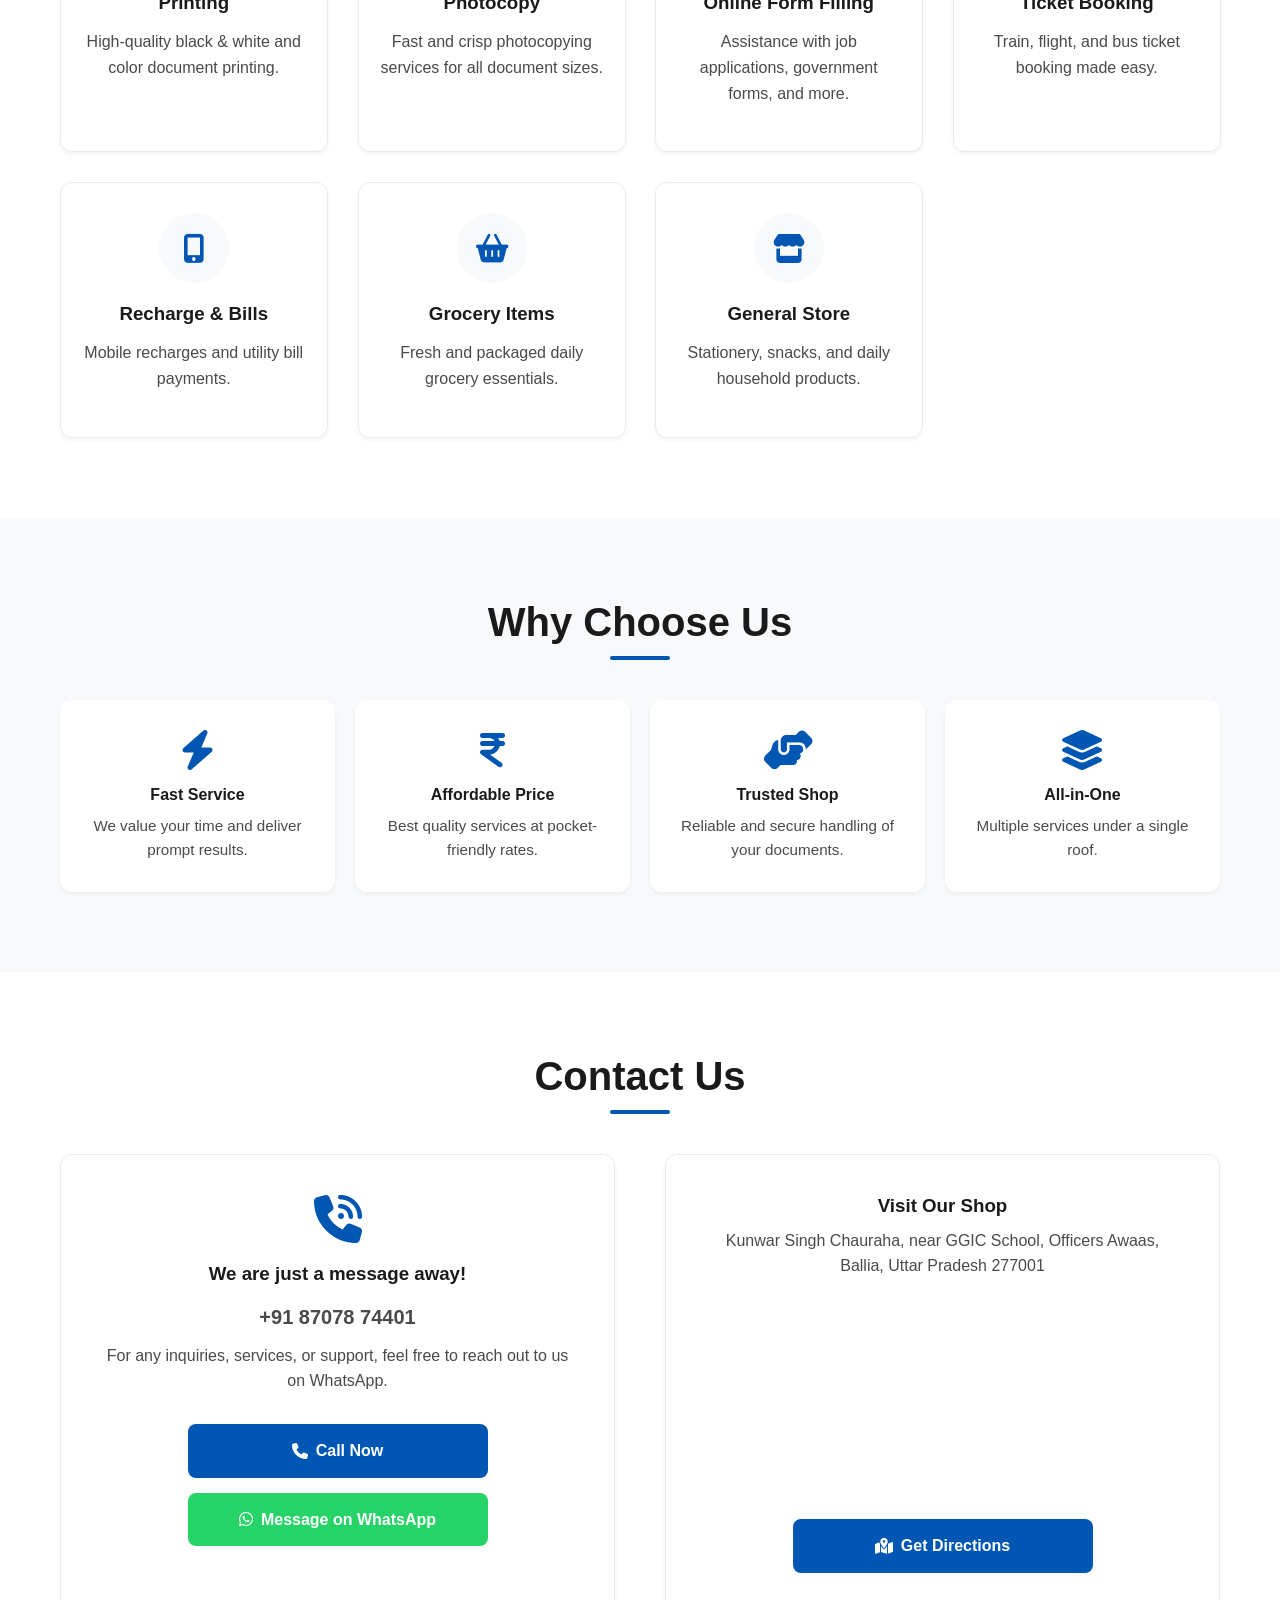
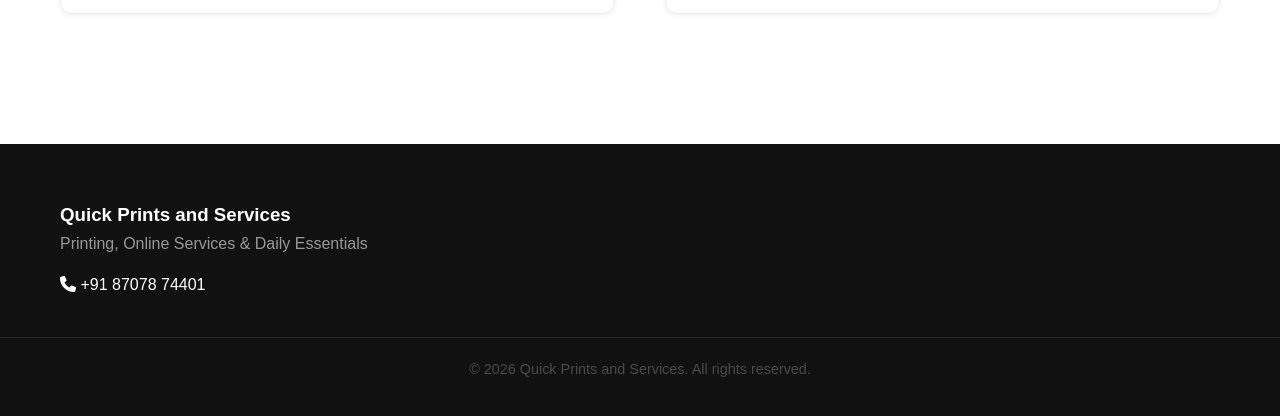
==== commit 5d8c649b: "Add files via upload" ====
--- a/index.html
+++ b/index.html
@@ -10,7 +10,7 @@
     <!-- Google Fonts -->
     <link rel="preconnect" href="https://fonts.googleapis.com">
     <link rel="preconnect" href="https://fonts.gstatic.com" crossorigin>
-    <link href="https://fonts.googleapis.com/css2?family=Inter:wght@300;400;500;600;700&display=swap" rel="stylesheet">
+    <link href="https://fonts.googleapis.com/css2?family=Outfit:wght@300;400;500;600;700;800&display=swap" rel="stylesheet">
     <!-- FontAwesome for Icons -->
     <link rel="stylesheet" href="https://cdnjs.cloudflare.com/ajax/libs/font-awesome/6.4.0/css/all.min.css">
     <!-- Custom CSS -->
@@ -23,6 +23,16 @@
     <div id="loader" class="loader-wrapper">
         <div class="loader"></div>
     </div>
+
+    <!-- Background Animation Layers -->
+    <div class="blob-wrap">
+        <div class="blob"></div>
+        <div class="blob"></div>
+        <div class="blob"></div>
+        <div class="blob"></div>
+        <div class="blob"></div>
+    </div>
+    <div class="grid-shimmer"></div>
 
     <!-- Navigation Bar -->
     <header class="navbar" id="navbar">
@@ -56,19 +66,26 @@
     <main>
         <!-- Hero Section -->
         <section id="home" class="hero">
+            <canvas id="hero-canvas"></canvas>
             <div class="container hero-container">
                 <div class="hero-content fade-in-up">
                     <h1 data-i18n="hero-title">Quick Prints and Services</h1>
-                    <p class="subtitle" data-i18n="hero-subtitle">Printing, Online Services & Daily Essentials in One Place</p>
+                    <p class="subtitle" data-i18n="hero-subtitle">Printing, Online Services & Daily Essentials in One
+                        Place</p>
                     <div class="hero-buttons">
-                        <a href="https://wa.me/918707874401" target="_blank" class="btn btn-whatsapp"><i
-                                class="fa-brands fa-whatsapp"></i> <span data-i18n="btn-whatsapp">Chat on WhatsApp</span></a>
-                        <a href="#services" class="btn btn-outline" data-i18n="btn-services">View Services</a>
-                    </div>
-                </div>
-                <div class="hero-image fade-in-up delay-1">
-                    <img src="https://i.postimg.cc/g2Zcvmpk/file-0000000027107207b96f1d62a791b979.png"
-                        alt="Quick Prints and Services Workspace" class="rounded-img shadow-lg">
+                        <a href="https://wa.me/918707874401" target="_blank" class="btn-whatsapp">
+                            <i class="fa-brands fa-whatsapp"></i> <span data-i18n="btn-whatsapp">Chat on WhatsApp</span>
+                        </a>
+                    </div>
+                </div>
+                <div class="hero-image fade-in-up delay-1" style="position: relative;">
+                    <div class="hero-carousel" id="heroCarousel">
+                        <img src="https://i.postimg.cc/g2Zcvmpk/file-0000000027107207b96f1d62a791b979.png"
+                            alt="Quick Prints and Services Workspace" class="rounded-img shadow-lg carousel-img">
+                        <img src="https://i.postimg.cc/x1WgqyjD/file-00000000b15472089f30f6c98d0af663.png"
+                            alt="Quick Prints and Services Workspace 2" class="rounded-img shadow-lg carousel-img">
+                    </div>
+                    <div class="carousel-dots" id="carouselDots"></div>
                 </div>
             </div>
         </section>
@@ -79,7 +96,10 @@
                 <h2 class="section-title" data-i18n="about-title">About Us</h2>
                 <div class="title-underline"></div>
                 <p class="about-text" data-i18n="about-text">
-                    Welcome to <strong>Quick Prints and Services</strong>. We are a professional, all-in-one local shop dedicated to making your life easier. Whether you need high-quality printing, photocopy, assistance with online document work and ticket booking, or just want to grab daily grocery essentials, we've got you covered. Fast, reliable, and affordable services tailored for our community.
+                    Welcome to <strong>Quick Prints and Services</strong>. We are a professional, all-in-one local shop
+                    dedicated to making your life easier. Whether you need high-quality printing, photocopy, assistance
+                    with online document work and ticket booking, or just want to grab daily grocery essentials, we've
+                    got you covered. Fast, reliable, and affordable services tailored for our community.
                 </p>
             </div>
         </section>
@@ -177,24 +197,40 @@
                 <div class="contact-grid">
                     <div class="contact-info fade-in-up"
                         style="text-align: center; background: var(--bg-main); padding: 40px; border-radius: var(--radius-md); box-shadow: var(--shadow-sm); border: 1px solid var(--border-color);">
-                        <i class="fa-brands fa-whatsapp"
-                            style="font-size: 4rem; color: var(--whatsapp); margin-bottom: 20px;"></i>
-                        <h3 data-i18n="contact-msg-title">We are just a message away!</h3>
-                        <p style="margin-bottom: 30px;" data-i18n="contact-msg-desc">For any inquiries, services, or support, feel free to reach out to us on WhatsApp.</p>
-                        <a href="https://wa.me/918707874401" target="_blank" class="btn btn-whatsapp btn-block"
-                            style="max-width: 300px; margin: 0 auto;"><i class="fa-brands fa-whatsapp"></i> <span data-i18n="btn-msg">Message on WhatsApp</span></a>
+                        <i class="fa-solid fa-phone-volume"
+                            style="font-size: 3rem; color: var(--primary-color); margin-bottom: 20px;"></i>
+                        <h3 data-i18n="contact-msg-title">Get In Touch</h3>
+                        <p style="margin-bottom: 10px; font-size: 1.25rem; font-weight: 600;"><a
+                                href="tel:+918707874401" style="color: inherit; text-decoration: none;">+91 87078
+                                74401</a></p>
+                        <p style="margin-bottom: 30px;" data-i18n="contact-msg-desc">For any inquiries, services, or
+                            support, feel free to call or reach out to us on WhatsApp.</p>
+                        <div
+                            style="display: flex; flex-direction: column; gap: 15px; align-items: center; max-width: 300px; margin: 0 auto;">
+                            <a href="tel:+918707874401" class="btn btn-primary btn-block" style="width: 100%;"><i
+                                    class="fa-solid fa-phone"></i> <span data-i18n="btn-call">Call Now</span></a>
+                            <a href="https://wa.me/918707874401" target="_blank" class="btn btn-whatsapp btn-block"
+                                style="width: 100%;"><i class="fa-brands fa-whatsapp"></i> <span
+                                    data-i18n="btn-msg">Message on WhatsApp</span></a>
+                        </div>
                     </div>
 
                     <div class="contact-info fade-in-up delay-1"
                         style="text-align: center; background: var(--bg-main); padding: 40px; border-radius: var(--radius-md); box-shadow: var(--shadow-sm); border: 1px solid var(--border-color); display: flex; flex-direction: column;">
                         <h3 style="margin-bottom: 10px;" data-i18n="contact-visit-title">Visit Our Shop</h3>
-                        <p style="margin-bottom: 20px;" data-i18n="contact-visit-desc">Kunwar Singh Chauraha, near GGIC School, Officers Awaas, Ballia, Uttar Pradesh 277001</p>
-                        <div style="width: 100%; height: 200px; border-radius: var(--radius-sm); overflow: hidden; margin-bottom: 20px;">
-                            <iframe src="https://maps.google.com/maps?q=Quick%20Prints%20and%20Services,%20Kunwar%20Singh%20Chauraha,%20Ballia,%20Uttar%20Pradesh%20277001&t=&z=16&ie=UTF8&iwloc=&output=embed" width="100%" height="100%" style="border:0;" allowfullscreen="" loading="lazy" referrerpolicy="no-referrer-when-downgrade"></iframe>
+                        <p style="margin-bottom: 20px;" data-i18n="contact-visit-desc">Kunwar Singh Chauraha, near GGIC
+                            School, Officers Awaas, Ballia, Uttar Pradesh 277001</p>
+                        <div
+                            style="width: 100%; height: 200px; border-radius: var(--radius-sm); overflow: hidden; margin-bottom: 20px;">
+                            <iframe
+                                src="https://maps.google.com/maps?q=Quick%20Prints%20and%20Services,%20Ballia&t=&z=16&ie=UTF8&iwloc=&output=embed"
+                                width="100%" height="100%" style="border:0;" allowfullscreen="" loading="lazy"
+                                referrerpolicy="no-referrer-when-downgrade"></iframe>
                         </div>
                         <a href="https://maps.app.goo.gl/SsMAK4htXYQ3jaAW6" target="_blank"
                             class="btn btn-primary btn-block" style="max-width: 300px; margin: auto auto 0 auto;"><i
-                                class="fa-solid fa-map-location-dot"></i> <span data-i18n="btn-dir">Get Directions</span></a>
+                                class="fa-solid fa-map-location-dot"></i> <span data-i18n="btn-dir">Get
+                                Directions</span></a>
                     </div>
                 </div>
             </div>
@@ -207,18 +243,20 @@
             <div class="footer-brand">
                 <h3 data-i18n="hero-title">Quick Prints and Services</h3>
                 <p data-i18n="footer-desc">Printing, Online Services & Daily Essentials</p>
+                <div class="footer-contact-row" style="margin-top: 15px;">
+                    <a href="tel:+918707874401" class="btn-footer-call">
+                        <i class="fa-solid fa-phone"></i> <span>+91 87078 74401</span>
+                    </a>
+                </div>
             </div>
 
         </div>
         <div class="footer-bottom">
-            <p>&copy; <span id="year"></span> <span data-i18n="footer-rights">Quick Prints and Services. All rights reserved.</span></p>
+            <p>&copy; <span id="year"></span> <span data-i18n="footer-rights">Quick Prints and Services. All rights
+                    reserved.</span></p>
         </div>
     </footer>
 
-    <!-- Floating Elements -->
-    <a href="https://wa.me/918707874401" class="floating-whatsapp" target="_blank" aria-label="Chat on WhatsApp">
-        <i class="fa-brands fa-whatsapp"></i>
-    </a>
 
     <!-- Mobile Bottom Navigation (independent element - never affected by header filters) -->
     <nav class="mobile-bottom-nav" id="mobile-bottom-nav">
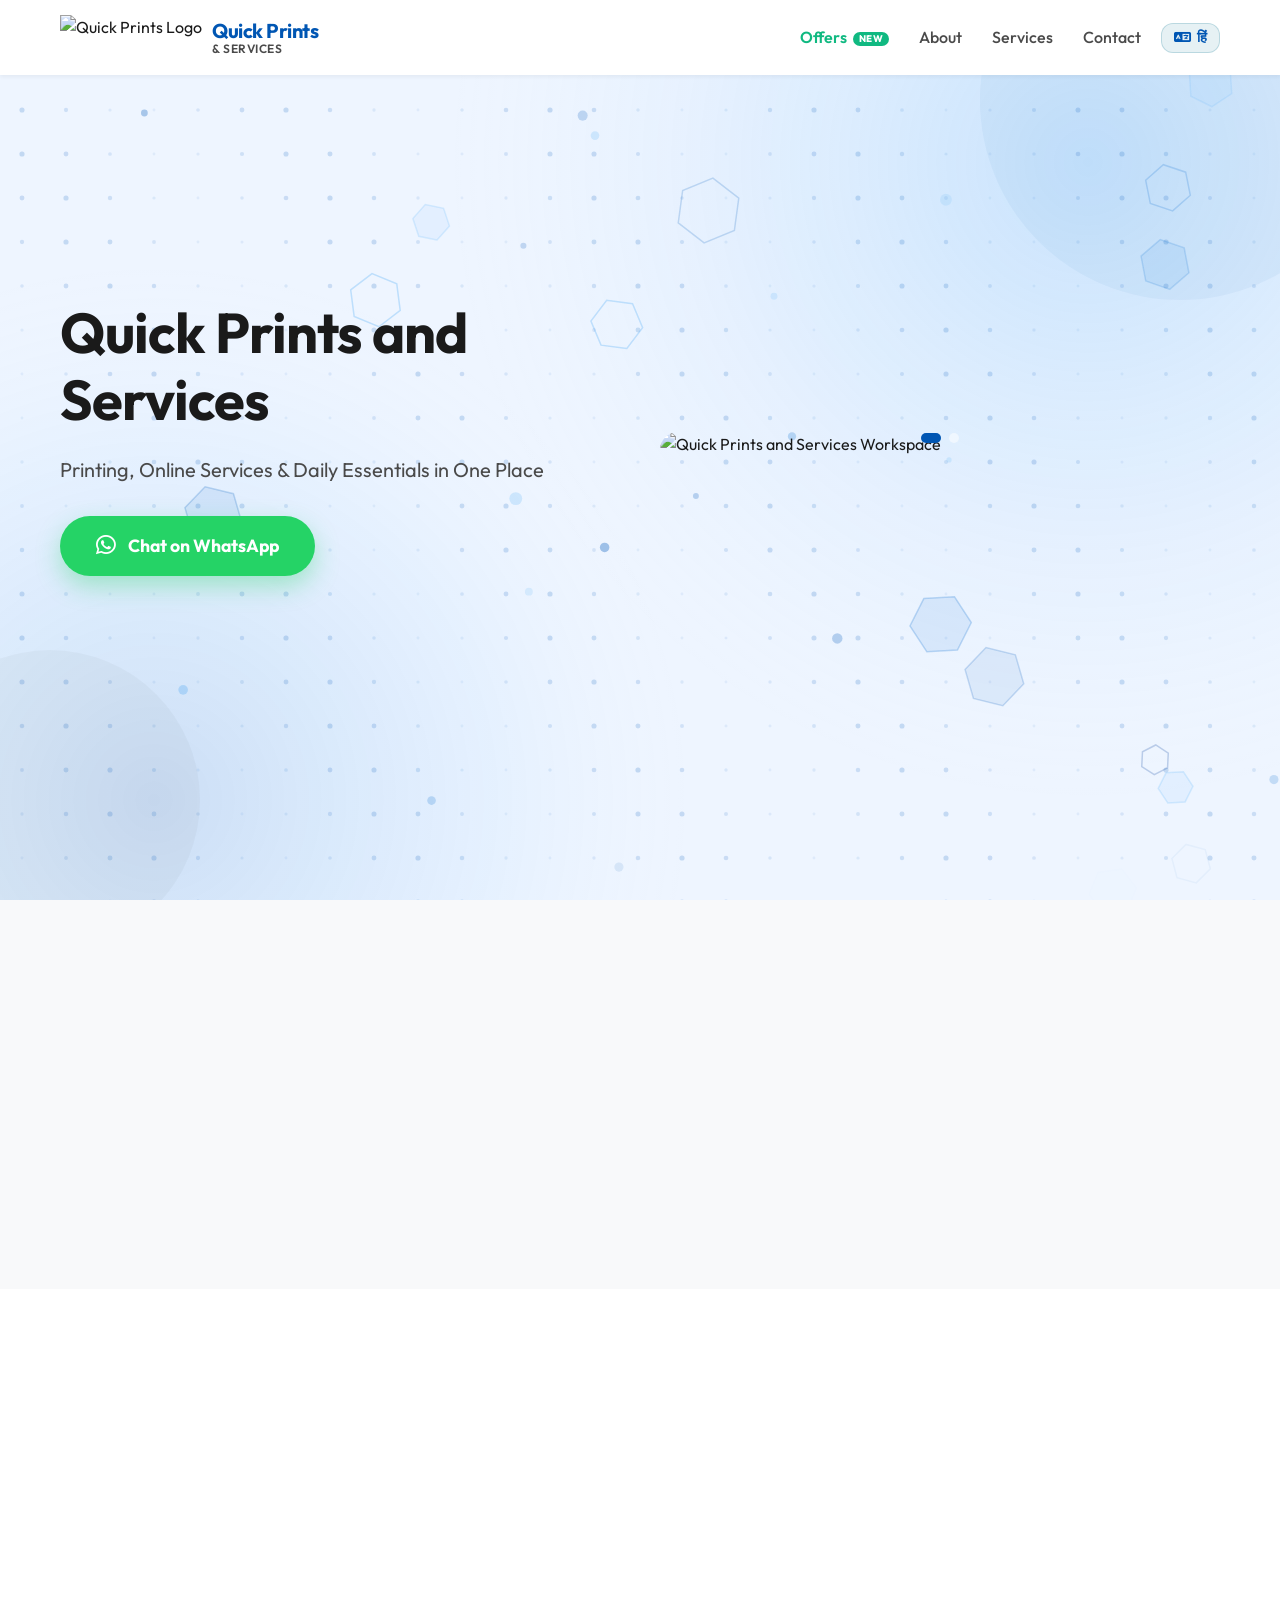
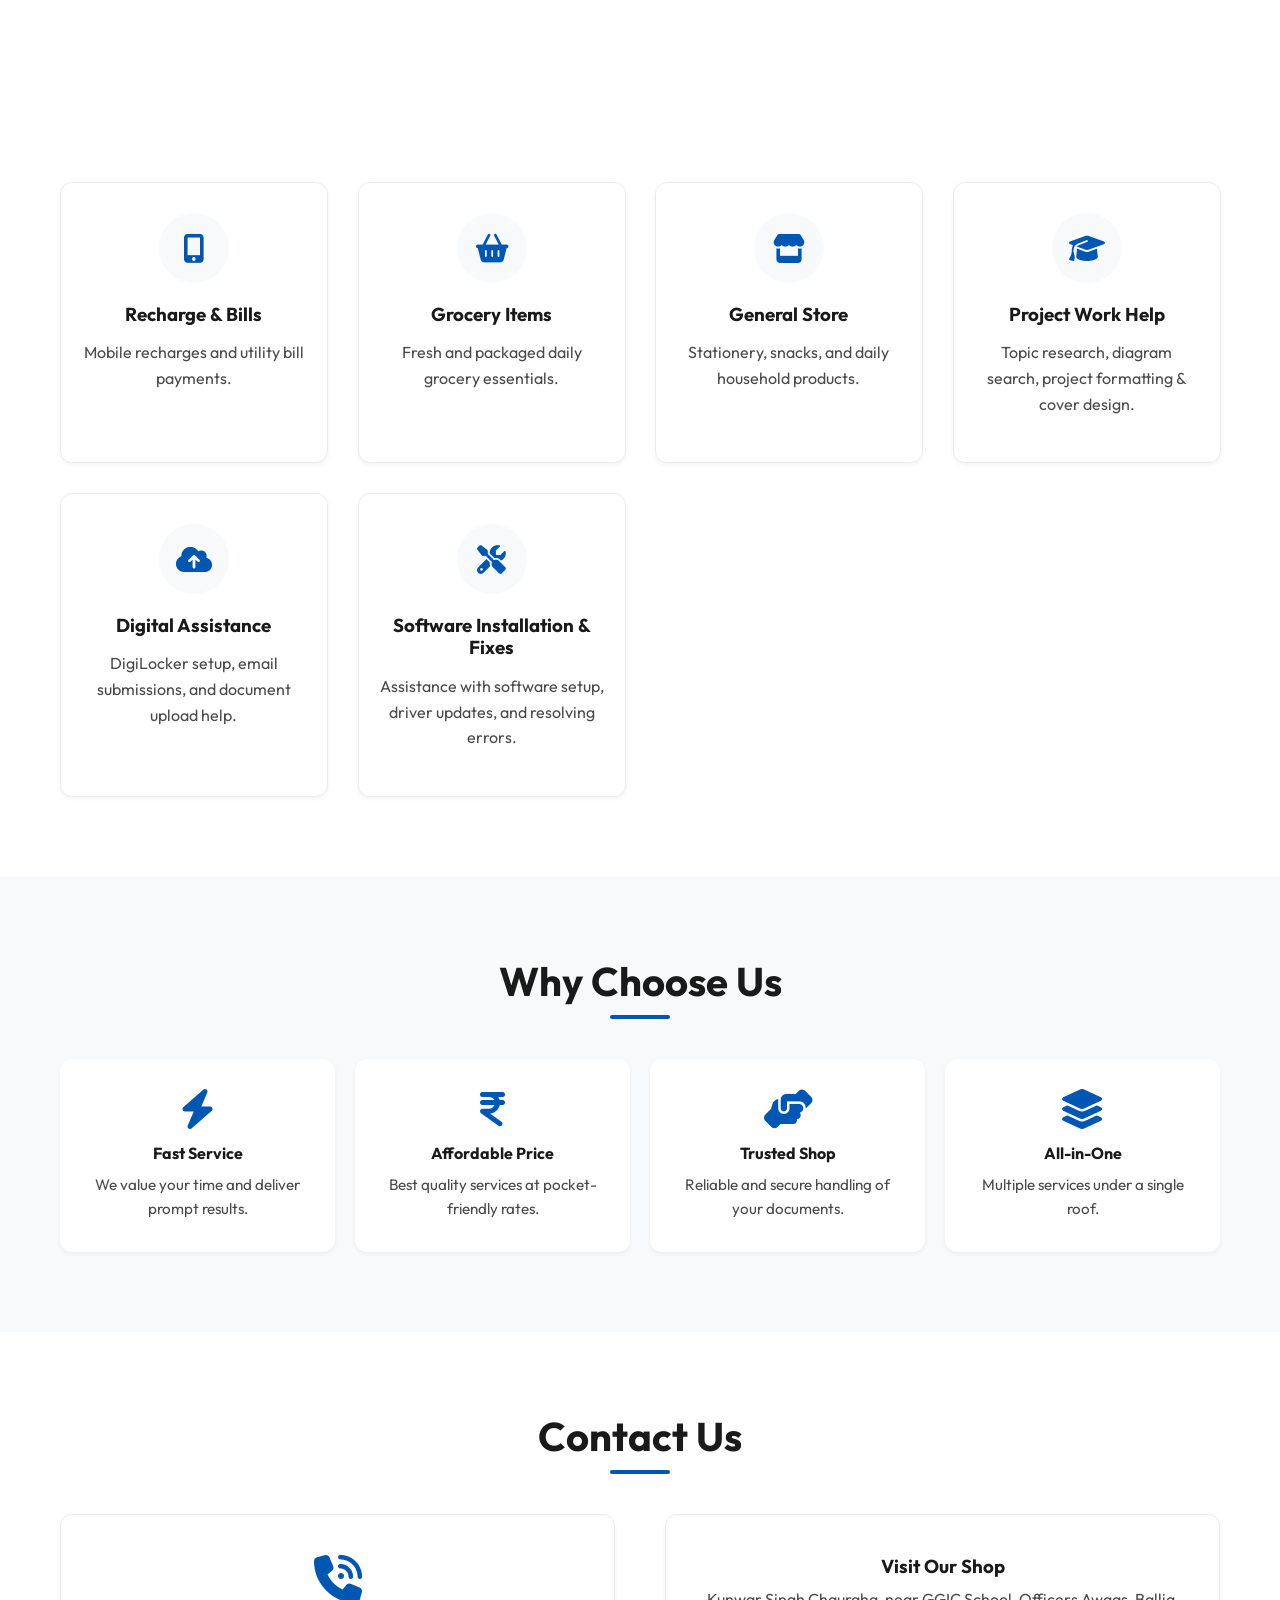
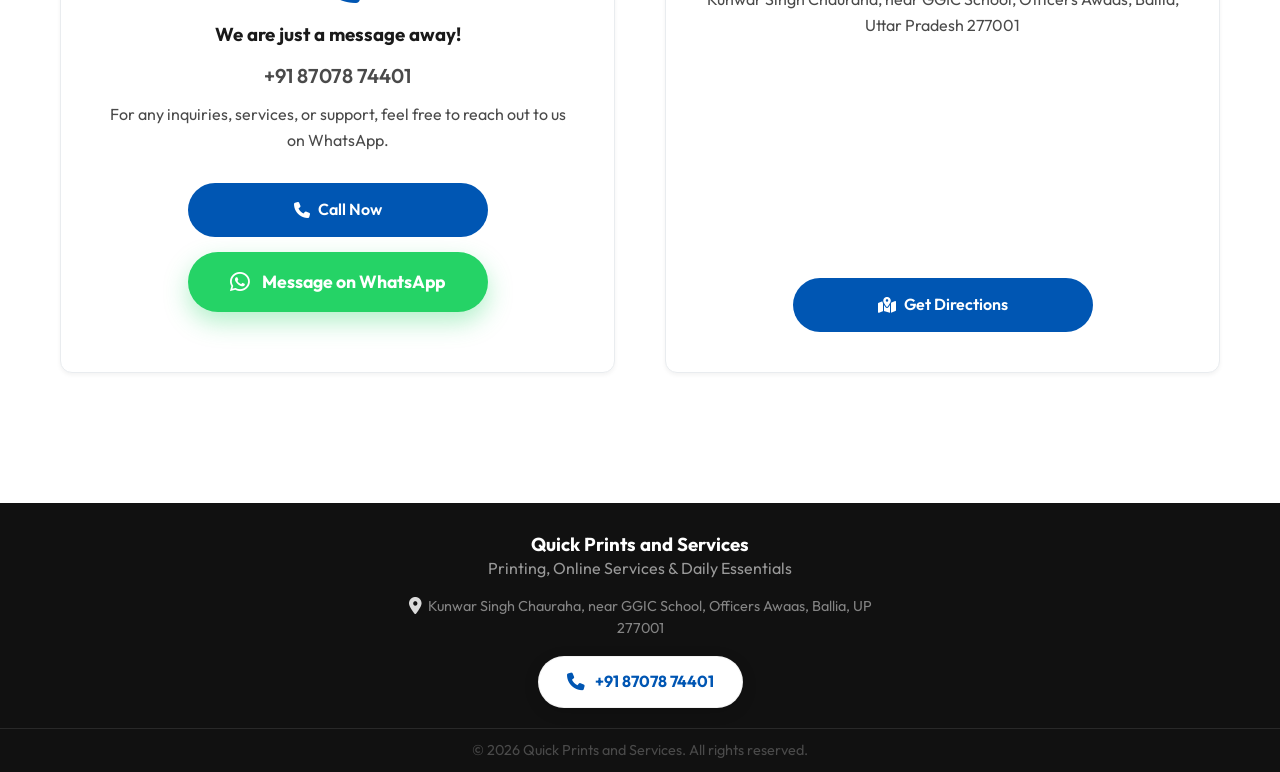
==== commit 04adca9e: "Add files via upload" ====
--- a/index.html
+++ b/index.html
@@ -10,7 +10,7 @@
     <!-- Google Fonts -->
     <link rel="preconnect" href="https://fonts.googleapis.com">
     <link rel="preconnect" href="https://fonts.gstatic.com" crossorigin>
-    <link href="https://fonts.googleapis.com/css2?family=Outfit:wght@300;400;500;600;700;800&display=swap" rel="stylesheet">
+    <link href="https://fonts.googleapis.com/css2?family=Outfit:wght@300;400;500;600;700;800&family=DM+Sans:wght@300;400;500&display=swap" rel="stylesheet">
     <!-- FontAwesome for Icons -->
     <link rel="stylesheet" href="https://cdnjs.cloudflare.com/ajax/libs/font-awesome/6.4.0/css/all.min.css">
     <!-- Custom CSS -->
@@ -47,8 +47,8 @@
             </a>
             <nav class="nav-menu" id="nav-menu">
                 <ul class="nav-list">
-                    <li><a href="#home" class="nav-link active"><i class="fa-solid fa-house mobile-icon"></i><span
-                                class="nav-text" data-i18n="nav-home">Home</span></a></li>
+                    <li><a href="offers.html" class="nav-link nav-offers-btn"><i class="fa-solid fa-tags mobile-icon"></i><span
+                                class="nav-text" data-i18n="nav-offers">Offers</span><span class="nav-badge-new">NEW</span></a></li>
                     <li><a href="#about" class="nav-link"><i class="fa-solid fa-circle-info mobile-icon"></i><span
                                 class="nav-text" data-i18n="nav-about">About</span></a></li>
                     <li><a href="#services" class="nav-link"><i class="fa-solid fa-box mobile-icon"></i><span
@@ -148,6 +148,21 @@
                         <div class="icon-wrapper"><i class="fa-solid fa-store"></i></div>
                         <h3 data-i18n="svc-store-title">General Store</h3>
                         <p data-i18n="svc-store-desc">Stationery, snacks, and daily household products.</p>
+                    </div>
+                    <div class="service-card fade-in-up delay-2">
+                        <div class="icon-wrapper"><i class="fa-solid fa-graduation-cap"></i></div>
+                        <h3 data-i18n="svc-project-title">Project Work Help</h3>
+                        <p data-i18n="svc-project-desc">Topic research, diagram search, project formatting & cover design.</p>
+                    </div>
+                    <div class="service-card fade-in-up">
+                        <div class="icon-wrapper"><i class="fa-solid fa-cloud-arrow-up"></i></div>
+                        <h3 data-i18n="svc-digital-title">Digital Assistance</h3>
+                        <p data-i18n="svc-digital-desc">DigiLocker setup, email submissions, and document upload help.</p>
+                    </div>
+                    <div class="service-card fade-in-up delay-1">
+                        <div class="icon-wrapper"><i class="fa-solid fa-screwdriver-wrench"></i></div>
+                        <h3 data-i18n="svc-software-title">Software Installation & Fixes</h3>
+                        <p data-i18n="svc-software-desc">Assistance with software setup, driver updates, and resolving errors.</p>
                     </div>
                 </div>
             </div>
@@ -240,10 +255,13 @@
     <!-- Footer -->
     <footer class="footer">
         <div class="container footer-container">
-            <div class="footer-brand">
+            <div class="footer-brand" style="display: flex; flex-direction: column; align-items: center; text-align: center; width: 100%;">
                 <h3 data-i18n="hero-title">Quick Prints and Services</h3>
                 <p data-i18n="footer-desc">Printing, Online Services & Daily Essentials</p>
-                <div class="footer-contact-row" style="margin-top: 15px;">
+                <div class="footer-contact-row" style="margin-top: 15px; display: flex; flex-direction: column; align-items: center; gap: 12px;">
+                    <p style="font-size: 0.9rem; opacity: 0.85; text-align: center; max-width: 500px; line-height: 1.5; margin-bottom: 5px;">
+                        <i class="fa-solid fa-location-dot" style="color: #ffffff; font-size: 1.05rem; margin-right: 6px; vertical-align: middle;"></i><span style="vertical-align: middle;">Kunwar Singh Chauraha, near GGIC School, Officers Awaas, Ballia, UP 277001</span>
+                    </p>
                     <a href="tel:+918707874401" class="btn-footer-call">
                         <i class="fa-solid fa-phone"></i> <span>+91 87078 74401</span>
                     </a>
@@ -257,13 +275,39 @@
         </div>
     </footer>
 
-
-    <!-- Mobile Bottom Navigation (independent element - never affected by header filters) -->
+    <!-- Mobile/Tablet Footer -->
+    <footer class="fp">
+        <div class="fp-main">
+            <div class="fp-icon">
+                <i class="fa-solid fa-print"></i>
+            </div>
+            <div class="fp-text">
+                <p class="fp-name">Quick Prints &amp; Services</p>
+                <p class="fp-addr">Near GGIC School, Officers Awaas, Ballia UP</p>
+            </div>
+            <a class="fp-call" href="tel:+918707874401">
+                <i class="fa-solid fa-phone"></i>
+                Call
+            </a>
+        </div>
+        <div class="fp-bottom">
+            <i class="fa-solid fa-map-pin"></i>
+            <span class="fp-loc">Printing · Online Services · Daily Essentials · Ballia 277001</span>
+        </div>
+    </footer>
+
+
     <nav class="mobile-bottom-nav" id="mobile-bottom-nav">
         <a href="#home" class="mob-nav-link active">
             <i class="fa-solid fa-house"></i>
             <span data-i18n="nav-home">Home</span>
         </a>
+        <a href="offers.html" class="mob-nav-link mob-nav-offers">
+            <i class="fa-solid fa-tags" style="position: relative;">
+                <span class="mob-nav-badge"></span>
+            </i>
+            <span data-i18n="nav-offers">Offers</span>
+        </a>
         <a href="#about" class="mob-nav-link">
             <i class="fa-solid fa-circle-info"></i>
             <span data-i18n="nav-about">About</span>
@@ -272,10 +316,6 @@
             <i class="fa-solid fa-box"></i>
             <span data-i18n="nav-services">Services</span>
         </a>
-        <a href="#why-us" class="mob-nav-link">
-            <i class="fa-solid fa-star"></i>
-            <span data-i18n="nav-why">Why Us</span>
-        </a>
         <a href="#contact" class="mob-nav-link">
             <i class="fa-solid fa-location-dot"></i>
             <span data-i18n="nav-contact">Contact</span>
--- a/style.css
+++ b/style.css
@@ -28,7 +28,7 @@
     --radius-lg: 20px;
 
     --transition: all 0.3s ease;
-    --font-main: 'Inter', sans-serif;
+    --font-main: 'Outfit', sans-serif;
 }
 
 /* =========================================
@@ -130,7 +130,7 @@
     padding: 12px 28px;
     font-size: 1rem;
     font-weight: 600;
-    border-radius: var(--radius-sm);
+    border-radius: 100px;
     cursor: pointer;
     transition: var(--transition);
     border: 2px solid transparent;
@@ -159,14 +159,57 @@
 }
 
 .btn-whatsapp {
-    background-color: var(--whatsapp);
-    color: var(--white);
+    display: inline-flex;
+    align-items: center;
+    gap: 12px;
+    padding: 16px 36px;
+    background: #25D366;
+    color: #fff;
+    border-radius: 100px;
+    font-size: 1.1rem;
+    font-weight: 700;
+    text-decoration: none;
+    box-shadow: 0 10px 25px rgba(37, 211, 102, 0.35);
+    transition: all 0.3s cubic-bezier(0.175, 0.885, 0.32, 1.275);
+    border: none;
+    cursor: pointer;
 }
 
 .btn-whatsapp:hover {
-    background-color: #1ebe57;
-    box-shadow: var(--shadow-md);
-    transform: translateY(-2px);
+    transform: translateY(-4px) scale(1.02);
+    box-shadow: 0 15px 35px rgba(37, 211, 102, 0.45);
+    background: #22c35e;
+}
+
+.btn-whatsapp i {
+    font-size: 1.4rem;
+}
+
+/* Footer Call Button */
+.btn-footer-call {
+    display: inline-flex;
+    align-items: center;
+    gap: 10px;
+    padding: 12px 28px;
+    background: #fff;
+    color: var(--primary-color);
+    border-radius: 100px;
+    font-size: 1rem;
+    font-weight: 700;
+    text-decoration: none;
+    box-shadow: 0 4px 15px rgba(0, 0, 0, 0.15);
+    transition: all 0.3s ease;
+    border: 1px solid rgba(0, 0, 0, 0.05);
+}
+
+.btn-footer-call:hover {
+    transform: translateY(-3px);
+    box-shadow: 0 8px 25px rgba(0, 0, 0, 0.2);
+    background: #f8f9fa;
+}
+
+.btn-footer-call i {
+    font-size: 1.1rem;
 }
 
 .btn-block {
@@ -308,6 +351,47 @@
     width: 100%;
 }
 
+/* Desktop Offers Link - Elegant Emerald Accent */
+.nav-link.nav-offers-btn {
+    color: #10b981;
+    font-weight: 600;
+}
+
+.nav-link.nav-offers-btn i {
+    color: #10b981;
+    margin-right: 4px;
+}
+
+.nav-link.nav-offers-btn:hover {
+    color: #059669;
+}
+
+.nav-link.nav-offers-btn::after {
+    background-color: #10b981;
+}
+
+/* Desktop Offers Pulse Badge */
+.nav-badge-new {
+    background: #10b981;
+    color: white;
+    font-size: 0.6rem;
+    font-weight: 800;
+    padding: 2px 6px;
+    border-radius: 10px;
+    margin-left: 6px;
+    letter-spacing: 0.5px;
+    display: inline-block;
+    vertical-align: middle;
+    line-height: 1;
+    animation: badgePulse 1.8s infinite ease-in-out;
+}
+
+@keyframes badgePulse {
+    0% { transform: scale(1); box-shadow: 0 0 0 0 rgba(16, 185, 129, 0.7); }
+    70% { transform: scale(1.05); box-shadow: 0 0 0 6px rgba(16, 185, 129, 0); }
+    100% { transform: scale(1); box-shadow: 0 0 0 0 rgba(16, 185, 129, 0); }
+}
+
 .hamburger {
     display: none;
     font-size: 1.5rem;
@@ -348,10 +432,18 @@
     display: flex;
     align-items: center;
     padding-top: 80px;
-    /* Offset for navbar */
-    background: linear-gradient(135deg, #f8f9fa 0%, #e9ecef 100%);
+    background: #EEF5FF;
     position: relative;
     overflow: hidden;
+}
+
+#hero-canvas {
+    position: absolute;
+    inset: 0;
+    width: 100%;
+    height: 100%;
+    z-index: 0;
+    pointer-events: none;
 }
 
 /* Background Abstract Shapes */
@@ -426,6 +518,168 @@
     border-radius: var(--radius-lg);
 }
 
+.hero-carousel {
+    display: flex;
+    overflow-x: auto;
+    scroll-snap-type: x mandatory;
+    gap: 15px;
+    padding-bottom: 10px;
+    scrollbar-width: none;
+    /* Firefox */
+    border-radius: var(--radius-lg);
+}
+
+.hero-carousel::-webkit-scrollbar {
+    display: none;
+    /* Chrome/Safari */
+}
+
+.carousel-img {
+    flex: 0 0 100%;
+    scroll-snap-align: center;
+    object-fit: cover;
+}
+
+/* ── Floating blobs (CSS) ── */
+.blob-wrap {
+    position: fixed;
+    inset: 0;
+    z-index: -1;
+    pointer-events: none;
+    overflow: hidden;
+}
+
+.blob {
+    position: absolute;
+    border-radius: 50%;
+    filter: blur(80px);
+    opacity: 0.12;
+    animation: blobFloat linear infinite;
+    will-change: transform;
+}
+
+.blob:nth-child(1) {
+    width: 520px;
+    height: 520px;
+    background: #5B8DEF;
+    top: -120px;
+    left: -80px;
+    animation-duration: 22s;
+    animation-delay: 0s;
+}
+
+.blob:nth-child(2) {
+    width: 400px;
+    height: 400px;
+    background: #A78BFA;
+    top: 30%;
+    right: -100px;
+    animation-duration: 28s;
+    animation-delay: -8s;
+}
+
+.blob:nth-child(3) {
+    width: 460px;
+    height: 460px;
+    background: #34D399;
+    bottom: -80px;
+    left: 20%;
+    animation-duration: 25s;
+    animation-delay: -4s;
+}
+
+.blob:nth-child(4) {
+    width: 300px;
+    height: 300px;
+    background: #F472B6;
+    top: 55%;
+    left: 10%;
+    animation-duration: 32s;
+    animation-delay: -12s;
+}
+
+.blob:nth-child(5) {
+    width: 350px;
+    height: 350px;
+    background: #FBBF24;
+    top: 15%;
+    left: 45%;
+    animation-duration: 19s;
+    animation-delay: -6s;
+}
+
+@keyframes blobFloat {
+    0% {
+        transform: translate(0, 0) scale(1);
+    }
+
+    25% {
+        transform: translate(30px, -40px) scale(1.05);
+    }
+
+    50% {
+        transform: translate(-20px, 30px) scale(0.95);
+    }
+
+    75% {
+        transform: translate(40px, 20px) scale(1.08);
+    }
+
+    100% {
+        transform: translate(0, 0) scale(1);
+    }
+}
+
+/* ── Grid shimmer overlay ── */
+.grid-shimmer {
+    position: fixed;
+    inset: 0;
+    z-index: -1;
+    pointer-events: none;
+    background-image:
+        linear-gradient(rgba(21, 101, 192, 0.04) 1px, transparent 1px),
+        linear-gradient(90deg, rgba(21, 101, 192, 0.04) 1px, transparent 1px);
+    background-size: 60px 60px;
+    animation: gridPulse 8s ease-in-out infinite;
+}
+
+@keyframes gridPulse {
+
+    0%,
+    100% {
+        opacity: 0.4;
+    }
+
+    50% {
+        opacity: 0.8;
+    }
+}
+
+.carousel-dots {
+    position: absolute;
+    bottom: 25px;
+    left: 50%;
+    transform: translateX(-50%);
+    display: flex;
+    gap: 8px;
+    z-index: 10;
+}
+
+.carousel-dot {
+    width: 10px;
+    height: 10px;
+    background-color: rgba(255, 255, 255, 0.5);
+    border-radius: 50%;
+    cursor: pointer;
+    transition: var(--transition);
+}
+
+.carousel-dot.active {
+    background-color: var(--primary-color);
+    width: 20px;
+    border-radius: 5px;
+}
+
 /* =========================================
    ABOUT SECTION
    ========================================= */
@@ -434,6 +688,7 @@
     margin: 0 auto;
     font-size: 1.1rem;
     line-height: 1.8;
+    text-align: justify;
 }
 
 /* =========================================
@@ -636,26 +891,28 @@
 .footer {
     background-color: #111;
     color: var(--white);
-    padding: 60px 0 20px;
+    padding: 30px 0 0; /* Reduced top/bottom padding */
 }
 
 .footer-container {
     display: flex;
     justify-content: space-between;
     align-items: center;
-    margin-bottom: 40px;
+    margin-bottom: 20px; /* Reduced bottom margin */
     flex-wrap: wrap;
-    gap: 20px;
+    gap: 15px; /* Reduced gap */
 }
 
 .footer-brand h3 {
     color: var(--white);
-    margin-bottom: 5px;
+    margin-bottom: 2px; /* Tightened space */
+    line-height: 1.2;
 }
 
 .footer-brand p {
     color: #999;
     margin-bottom: 0;
+    line-height: 1.4; /* Tighter lines */
 }
 
 .footer-social {
@@ -681,10 +938,14 @@
 
 .footer-bottom {
     text-align: center;
-    padding-top: 20px;
+    padding: 10px 0; 
     border-top: 1px solid rgba(255, 255, 255, 0.1);
     color: #999;
     font-size: 0.9rem;
+}
+
+.footer-bottom p {
+    margin: 0;
 }
 
 /* =========================================
@@ -755,16 +1016,16 @@
     bottom: 0;
     left: 0;
     width: 100%;
-    height: 65px;
-    background-color: #ffffff;
-    box-shadow: 0 -2px 20px rgba(0, 0, 0, 0.1);
+    height: 60px;
+    background: rgba(255, 255, 255, 0.95);
+    backdrop-filter: blur(10px);
+    -webkit-backdrop-filter: blur(10px);
+    box-shadow: 0 -2px 15px rgba(0, 0, 0, 0.08);
     z-index: 99999;
     border-top: 1px solid rgba(0, 0, 0, 0.06);
     justify-content: space-around;
     align-items: center;
     padding: 0 10px;
-    padding-bottom: env(safe-area-inset-bottom);
-    /* iPhone notch support */
 }
 
 .mob-nav-link {
@@ -773,28 +1034,67 @@
     align-items: center;
     justify-content: center;
     flex: 1;
+    height: 48px;
+    max-width: 80px;
     gap: 3px;
-    color: #aaa;
-    font-size: 0.65rem;
+    color: #667085;
+    font-size: 0.68rem;
     font-weight: 600;
     text-decoration: none;
-    padding: 6px 4px;
-    transition: color 0.2s ease, transform 0.2s ease;
-    letter-spacing: 0.3px;
-    text-transform: uppercase;
+    border-radius: 12px;
+    transition: all 0.25s cubic-bezier(0.4, 0, 0.2, 1);
+    letter-spacing: 0.2px;
+    text-transform: capitalize;
 }
 
 .mob-nav-link i {
-    font-size: 1.3rem;
-    transition: transform 0.2s ease;
+    font-size: 1.2rem;
+    color: #667085;
+    transition: all 0.25s cubic-bezier(0.4, 0, 0.2, 1);
 }
 
 .mob-nav-link.active {
+    background: rgba(0, 86, 179, 0.08);
     color: var(--primary-color);
 }
 
 .mob-nav-link.active i {
-    transform: translateY(-2px);
+    color: var(--primary-color);
+    transform: translateY(-1px) scale(1.05);
+}
+
+/* Offers Highlight Button */
+.mob-nav-link.mob-nav-offers {
+    color: #667085;
+}
+
+.mob-nav-link.mob-nav-offers.active {
+    background: rgba(16, 185, 129, 0.08) !important;
+    color: #10b981 !important;
+}
+
+.mob-nav-link.mob-nav-offers.active i {
+    color: #10b981 !important;
+    transform: translateY(-1px) scale(1.05);
+}
+
+/* Mobile Offers Pulse Notification Dot */
+.mob-nav-badge {
+    position: absolute;
+    top: -2px;
+    right: -4px;
+    width: 7px;
+    height: 7px;
+    background-color: #10b981;
+    border-radius: 50%;
+    border: 1.5px solid #ffffff;
+    animation: dotPulse 1.8s infinite ease-in-out;
+}
+
+@keyframes dotPulse {
+    0% { transform: scale(1); box-shadow: 0 0 0 0 rgba(16, 185, 129, 0.7); }
+    70% { transform: scale(1.1); box-shadow: 0 0 0 5px rgba(16, 185, 129, 0); }
+    100% { transform: scale(1); box-shadow: 0 0 0 0 rgba(16, 185, 129, 0); }
 }
 
 /* =========================================
@@ -1138,7 +1438,7 @@
 
     /* Enough space so bottom nav never overlaps page content */
     body {
-        padding-bottom: 75px;
+        padding-bottom: 0;
     }
 
     /* Show the mobile bottom navigation */
@@ -1177,7 +1477,7 @@
 
     /* Footer extra space */
     .footer {
-        padding-bottom: 25px;
+        padding-bottom: 60px; /* Added padding to push footer content above mobile bottom nav */
     }
 
     /* Show the standalone mobile bottom nav */
@@ -1194,26 +1494,80 @@
     .hero-content .subtitle {
         font-size: 1.1rem;
         margin-bottom: 25px;
+        margin-left: auto;
+        margin-right: auto;
+    }
+
+    /* Footer Centering */
+    .footer-container {
+        display: flex;
+        flex-direction: column;
+        align-items: center;
+        text-align: center;
+    }
+
+    .footer-brand {
+        text-align: center;
+        display: flex;
+        flex-direction: column;
+        align-items: center;
+        margin-bottom: 30px;
+    }
+
+    .footer-links, .footer-services {
+        text-align: center;
+        margin-bottom: 30px;
+    }
+
+    .footer-bottom {
+        text-align: center;
+        padding: 15px 0;
+    }
+
+    .footer-contact-row {
+        justify-content: center;
     }
 
     section {
         padding: 50px 0;
     }
 
-    /* Floating buttons sit above 65px bottom nav */
-    .floating-whatsapp {
-        width: 50px;
-        height: 50px;
-        font-size: 1.5rem;
-        bottom: 80px;
-        left: 15px;
-    }
-
-    .back-to-top {
-        width: 45px;
-        height: 45px;
-        bottom: 80px;
-        right: 15px;
+    .footer-container {
+        display: flex;
+        flex-direction: column;
+        align-items: center;
+        text-align: center;
+        gap: 25px;
+    }
+
+    .footer-brand {
+        text-align: center;
+        display: flex;
+        flex-direction: column;
+        align-items: center;
+        width: 100%;
+        margin-bottom: 10px;
+    }
+
+    .footer-social {
+        justify-content: center;
+        width: 100%;
+    }
+
+    .footer-bottom {
+        text-align: center;
+        padding: 10px 0;
+        width: 100%;
+    }
+
+    /* Remove extra space below footer on mobile */
+    .footer {
+        padding-top: 30px;
+        padding-bottom: 60px;
+    }
+
+    body {
+        padding-bottom: 0;
     }
 }
 
@@ -1229,4 +1583,143 @@
     .btn {
         width: 100%;
     }
+}
+
+/* Mobile/Tablet Footer CSS */
+.fp {
+    display: none;
+}
+
+@media (max-width: 992px) {
+    .footer {
+        display: none !important;
+    }
+
+    .mobile-bottom-nav {
+        display: flex !important;
+    }
+
+    .nav-menu {
+        display: none !important;
+    }
+
+    .nav-container {
+        justify-content: center;
+    }
+
+    .logo-text {
+        display: none;
+    }
+
+    body {
+        padding-bottom: 0;
+    }
+    
+    .fp {
+        display: block;
+        font-family: 'DM Sans', sans-serif;
+        background: #1a1a1a;
+        border-radius: 0;
+        overflow: hidden;
+        width: 100%;
+        max-width: 100%;
+        margin: 0;
+        box-shadow: 0 -4px 20px rgba(0, 0, 0, 0.15);
+        padding-bottom: 70px;
+    }
+    
+    .fp-main {
+        padding: 14px 16px;
+        display: flex;
+        align-items: center;
+        gap: 12px;
+    }
+
+    .fp-icon {
+        width: 40px;
+        height: 40px;
+        border-radius: 10px;
+        background: transparent;
+        border: 1.5px solid #ffffff;
+        display: flex;
+        align-items: center;
+        justify-content: center;
+        flex-shrink: 0;
+    }
+
+    .fp-icon i {
+        font-size: 18px;
+        color: #ffffff;
+    }
+
+    .fp-text {
+        flex: 1;
+        min-width: 0;
+        text-align: left;
+    }
+
+    .fp-name {
+        font-size: 14px;
+        font-weight: 500;
+        color: #ffffff;
+        margin: 0 0 2px;
+        white-space: nowrap;
+        overflow: hidden;
+        text-overflow: ellipsis;
+    }
+
+    .fp-addr {
+        font-size: 11.5px;
+        color: rgba(255, 255, 255, 0.85);
+        font-weight: 300;
+        line-height: 1.4;
+    }
+
+    .fp-call {
+        display: inline-flex;
+        align-items: center;
+        gap: 7px;
+        padding: 9px 16px;
+        background: #f5f5f5;
+        border-radius: 50px;
+        color: #1a1a1a;
+        font-family: 'DM Sans', sans-serif;
+        font-size: 13.5px;
+        font-weight: 500;
+        text-decoration: none;
+        white-space: nowrap;
+        flex-shrink: 0;
+        transition: background 0.15s ease;
+    }
+
+    .fp-call:hover,
+    .fp-call:active {
+        background: #ffffff;
+    }
+
+    .fp-call i {
+        font-size: 15px;
+        color: #1d4ed8;
+    }
+
+    .fp-bottom {
+        border-top: 1px solid rgba(255, 255, 255, 0.07);
+        padding: 8px 16px;
+        display: flex;
+        align-items: center;
+        gap: 6px;
+    }
+
+    .fp-bottom i {
+        font-size: 13px;
+        color: #ffffff;
+    }
+
+    .fp-loc {
+        font-size: 11px;
+        color: rgba(255, 255, 255, 0.85);
+        font-weight: 300;
+        letter-spacing: 0.04em;
+        text-align: left;
+    }
 }
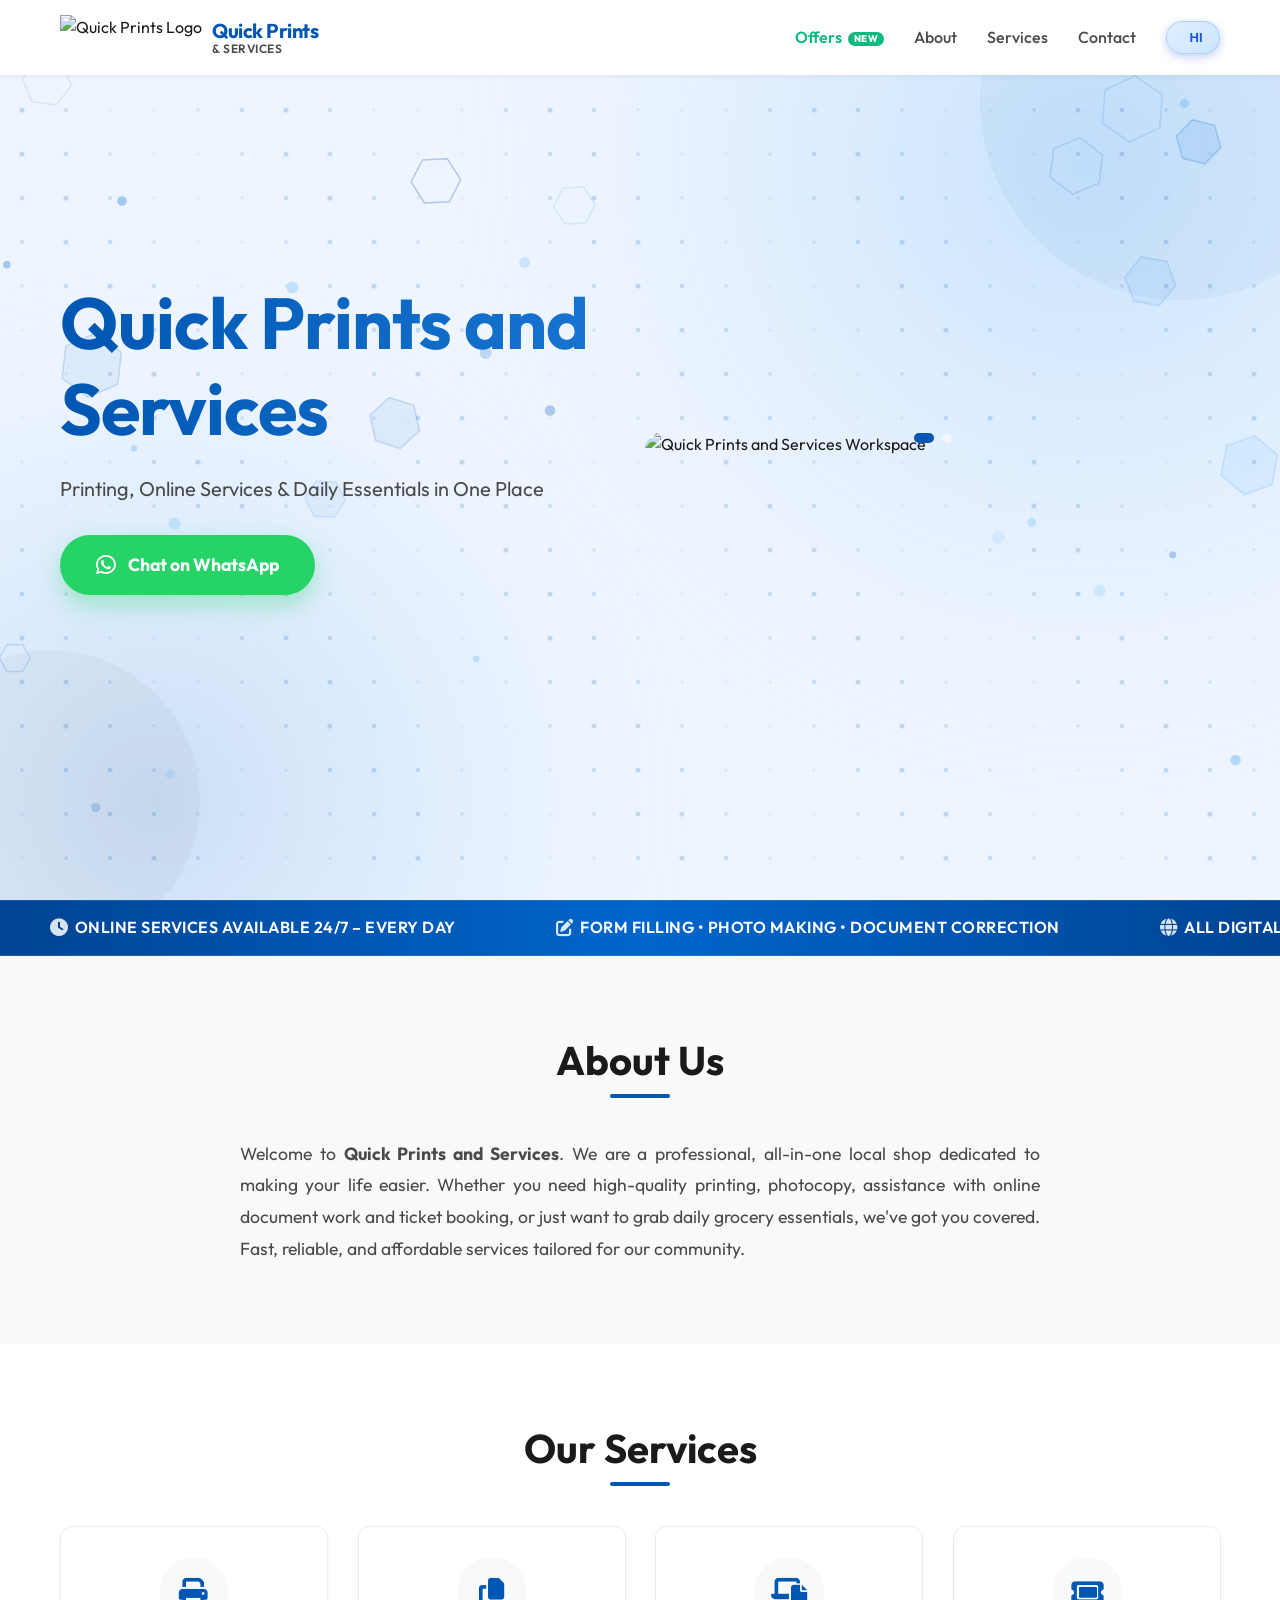
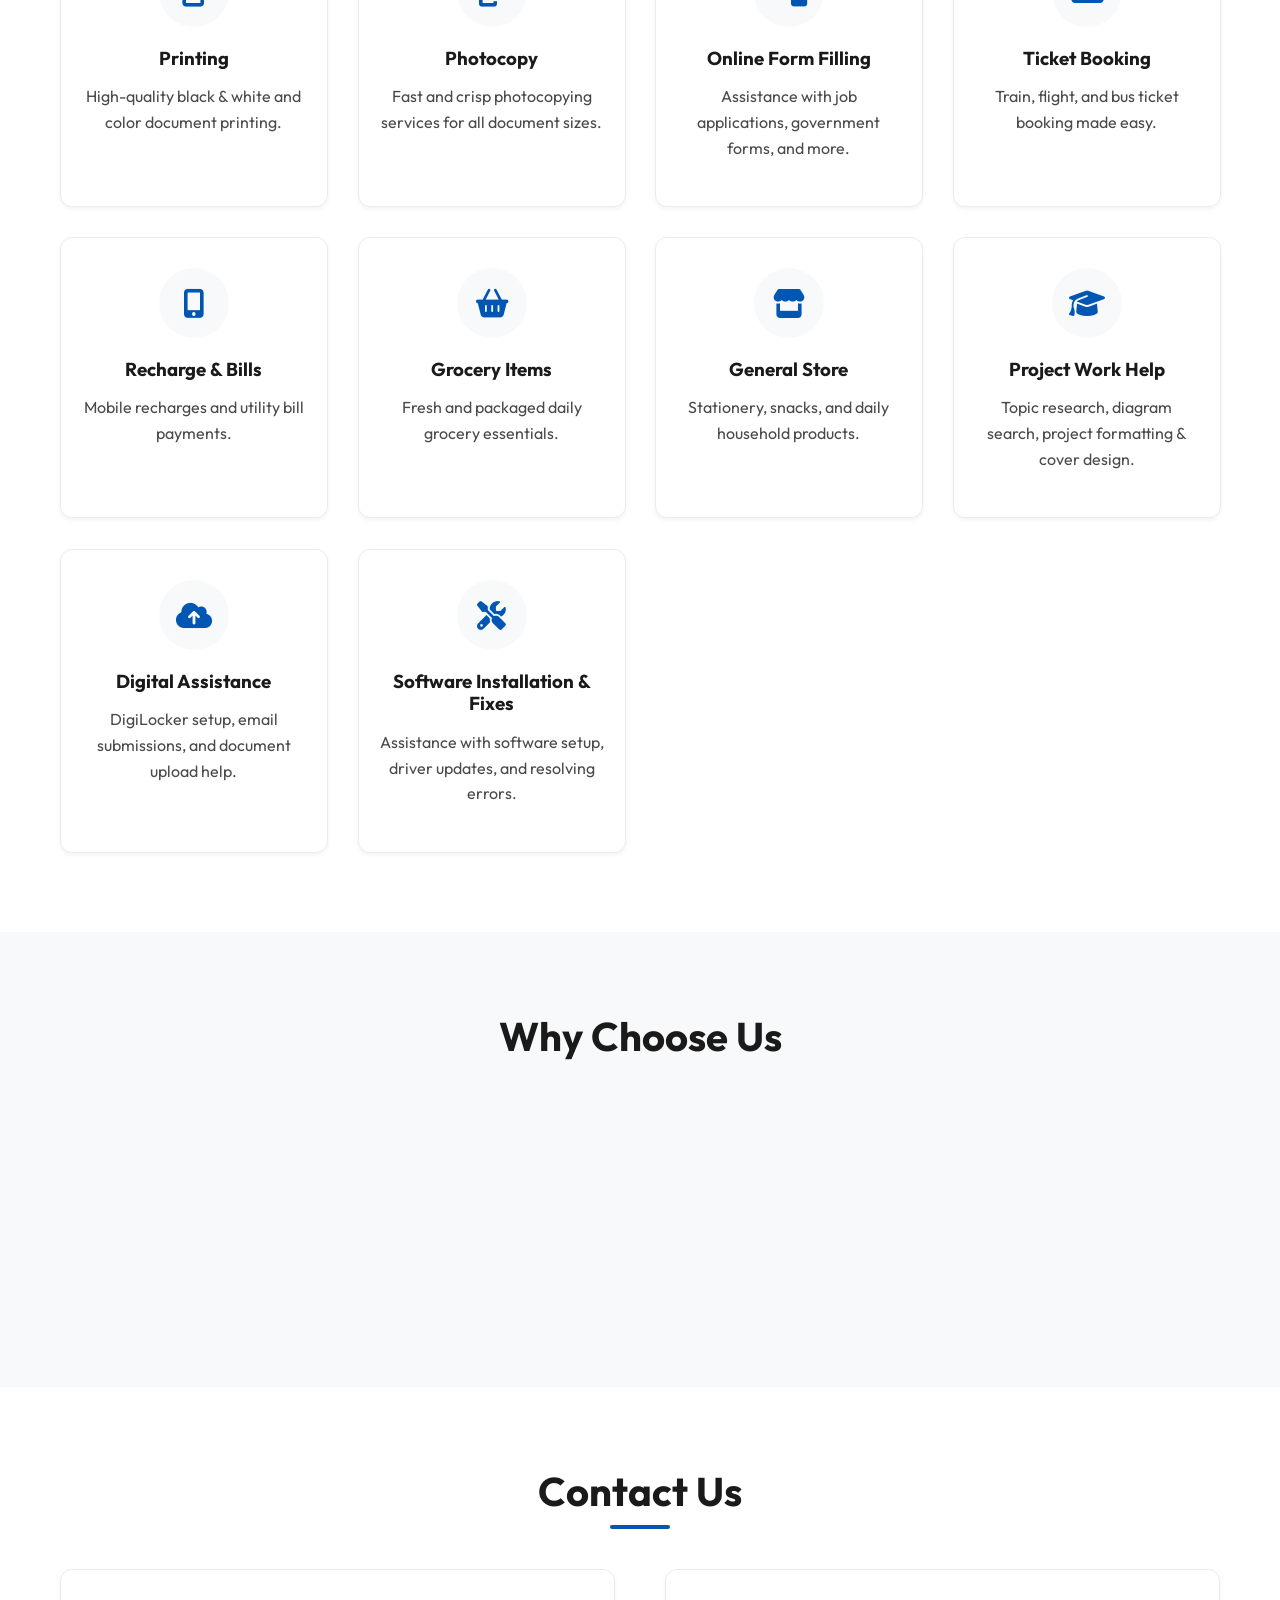
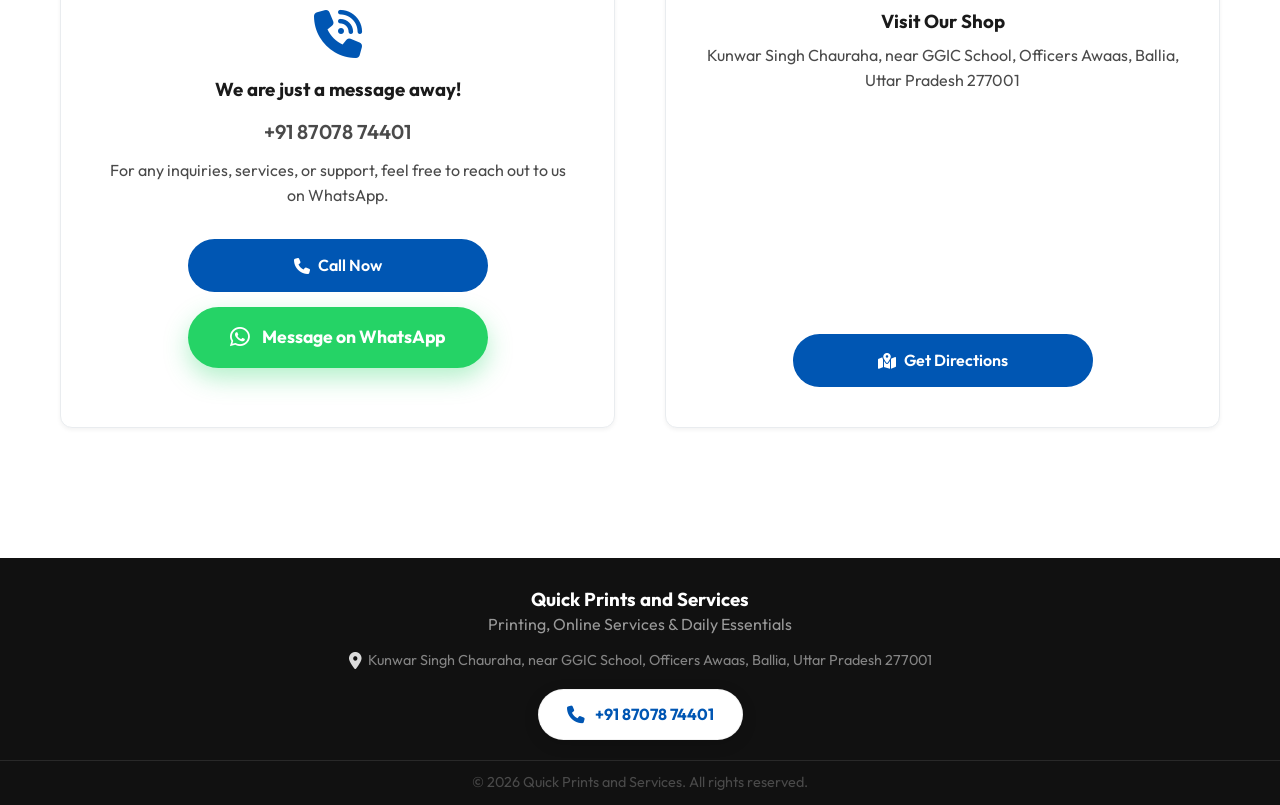
==== commit 2c56615e: "Add files via upload" ====
--- a/index.html
+++ b/index.html
@@ -10,9 +10,11 @@
     <!-- Google Fonts -->
     <link rel="preconnect" href="https://fonts.googleapis.com">
     <link rel="preconnect" href="https://fonts.gstatic.com" crossorigin>
-    <link href="https://fonts.googleapis.com/css2?family=Outfit:wght@300;400;500;600;700;800&family=DM+Sans:wght@300;400;500&display=swap" rel="stylesheet">
+    <link href="https://fonts.googleapis.com/css2?family=Outfit:wght@300;400;500;600;700;800&family=DM+Sans:wght@300;400;500&family=Tiro+Devanagari+Hindi:ital,wght@0,400;1,400&display=swap" rel="stylesheet">
     <!-- FontAwesome for Icons -->
     <link rel="stylesheet" href="https://cdnjs.cloudflare.com/ajax/libs/font-awesome/6.4.0/css/all.min.css">
+    <!-- Tabler Icons -->
+    <link rel="stylesheet" href="https://cdn.jsdelivr.net/npm/@tabler/icons-webfont@latest/tabler-icons.min.css">
     <!-- Custom CSS -->
     <link rel="stylesheet" href="style.css">
 </head>
@@ -58,7 +60,8 @@
                 </ul>
             </nav>
             <button id="lang-toggle" class="lang-toggle-btn" aria-label="Toggle Language">
-                <i class="fa-solid fa-language"></i> <span id="lang-btn-text">हिं</span>
+                <i class="ti ti-language" style="font-size: 19px;"></i>
+                <span id="lang-btn-text">HI</span>
             </button>
         </div>
     </header>
@@ -89,6 +92,22 @@
                 </div>
             </div>
         </section>
+
+        <!-- Announcement Marquee -->
+        <div class="marquee-section">
+            <div class="marquee-content">
+                <div class="marquee-slide">
+                    <span><i class="fa-solid fa-clock"></i> <span data-i18n="home-marquee-1">Online Services Available 24/7 – Every Day</span></span>
+                    <span><i class="fa-solid fa-pen-to-square"></i> <span data-i18n="home-marquee-2">Form Filling • Photo Making • Document Correction</span></span>
+                    <span><i class="fa-solid fa-globe"></i> <span data-i18n="home-marquee-3">All Digital Services – Anytime You Need</span></span>
+                </div>
+                <div class="marquee-slide">
+                    <span><i class="fa-solid fa-clock"></i> <span data-i18n="home-marquee-1">Online Services Available 24/7 – Every Day</span></span>
+                    <span><i class="fa-solid fa-pen-to-square"></i> <span data-i18n="home-marquee-2">Form Filling • Photo Making • Document Correction</span></span>
+                    <span><i class="fa-solid fa-globe"></i> <span data-i18n="home-marquee-3">All Digital Services – Anytime You Need</span></span>
+                </div>
+            </div>
+        </div>
 
         <!-- About Section -->
         <section id="about" class="about section-bg">
@@ -234,7 +253,7 @@
                         style="text-align: center; background: var(--bg-main); padding: 40px; border-radius: var(--radius-md); box-shadow: var(--shadow-sm); border: 1px solid var(--border-color); display: flex; flex-direction: column;">
                         <h3 style="margin-bottom: 10px;" data-i18n="contact-visit-title">Visit Our Shop</h3>
                         <p style="margin-bottom: 20px;" data-i18n="contact-visit-desc">Kunwar Singh Chauraha, near GGIC
-                            School, Officers Awaas, Ballia, Uttar Pradesh 277001</p>
+                            School, Officers Awaas, Ballia, Uttar Pradesh <span style="white-space: nowrap;">277001</span></p>
                         <div
                             style="width: 100%; height: 200px; border-radius: var(--radius-sm); overflow: hidden; margin-bottom: 20px;">
                             <iframe
@@ -259,8 +278,8 @@
                 <h3 data-i18n="hero-title">Quick Prints and Services</h3>
                 <p data-i18n="footer-desc">Printing, Online Services & Daily Essentials</p>
                 <div class="footer-contact-row" style="margin-top: 15px; display: flex; flex-direction: column; align-items: center; gap: 12px;">
-                    <p style="font-size: 0.9rem; opacity: 0.85; text-align: center; max-width: 500px; line-height: 1.5; margin-bottom: 5px;">
-                        <i class="fa-solid fa-location-dot" style="color: #ffffff; font-size: 1.05rem; margin-right: 6px; vertical-align: middle;"></i><span style="vertical-align: middle;">Kunwar Singh Chauraha, near GGIC School, Officers Awaas, Ballia, UP 277001</span>
+                    <p id="footer-address" style="font-size: 0.9rem; opacity: 0.85; text-align: center; max-width: 500px; line-height: 1.5; margin-bottom: 5px; display: flex; justify-content: center; align-items: center; gap: 6px;">
+                        <i class="fa-solid fa-location-dot" style="color: #ffffff; font-size: 1.05rem;"></i><span data-i18n="contact-visit-desc">Kunwar Singh Chauraha, near GGIC School, Officers Awaas, Ballia, UP <span style="white-space: nowrap;">277001</span></span>
                     </p>
                     <a href="tel:+918707874401" class="btn-footer-call">
                         <i class="fa-solid fa-phone"></i> <span>+91 87078 74401</span>
@@ -282,17 +301,17 @@
                 <i class="fa-solid fa-print"></i>
             </div>
             <div class="fp-text">
-                <p class="fp-name">Quick Prints &amp; Services</p>
-                <p class="fp-addr">Near GGIC School, Officers Awaas, Ballia UP</p>
+                <p class="fp-name" data-i18n="fp-title">Quick Prints &amp; Services</p>
+                <p class="fp-addr" data-i18n="fp-addr">Near GGIC School, Officers Awaas, Ballia UP</p>
             </div>
             <a class="fp-call" href="tel:+918707874401">
                 <i class="fa-solid fa-phone"></i>
-                Call
+                <span data-i18n="fp-call">Call</span>
             </a>
         </div>
         <div class="fp-bottom">
             <i class="fa-solid fa-map-pin"></i>
-            <span class="fp-loc">Printing · Online Services · Daily Essentials · Ballia 277001</span>
+            <span class="fp-loc" data-i18n="fp-loc">Printing · Online Services · Daily Essentials · Ballia <span style="white-space: nowrap;">277001</span></span>
         </div>
     </footer>
 
@@ -327,6 +346,7 @@
     </button>
 
     <!-- Custom JS -->
+    <script src="translations.js"></script>
     <script src="script.js"></script>
 </body>
 
--- a/style.css
+++ b/style.css
@@ -29,6 +29,9 @@
 
     --transition: all 0.3s ease;
     --font-main: 'Outfit', sans-serif;
+    --font-hindi: 'Tiro Devanagari Hindi', serif;
+    --primary: #0056b3;
+    --secondary: #1976D2;
 }
 
 /* =========================================
@@ -50,6 +53,10 @@
     background-color: var(--bg-main);
     line-height: 1.6;
     overflow-x: hidden;
+}
+
+.lang-hi [data-i18n] {
+    font-family: var(--font-hindi);
 }
 
 a {
@@ -274,6 +281,7 @@
     display: flex;
     justify-content: space-between;
     align-items: center;
+    position: relative;
 }
 
 .logo {
@@ -403,25 +411,33 @@
    LANGUAGE TOGGLE
    ========================================= */
 .lang-toggle-btn {
-    background: rgba(14, 116, 144, 0.1);
-    color: var(--primary-color);
-    border: 1px solid rgba(14, 116, 144, 0.2);
-    padding: 6px 12px;
-    border-radius: var(--radius-md);
+    display: inline-flex;
+    align-items: center;
+    gap: 6px;
+    padding: 8px 16px;
+    border-radius: 999px;
+    border: 1.5px solid rgba(26, 86, 219, 0.2);
+    background: linear-gradient(135deg, #e0f0ff 0%, #cbe5ff 100%);
+    color: #1a56db;
+    font-size: 13px;
+    font-weight: 600;
+    letter-spacing: 0.02em;
+    box-shadow: 0 2px 8px rgba(26, 86, 219, 0.2), 0 4px 12px rgba(26, 86, 219, 0.1);
     cursor: pointer;
-    display: flex;
-    align-items: center;
-    gap: 6px;
-    font-size: 0.85rem;
-    font-weight: 600;
-    transition: var(--transition);
-    margin-left: 20px;
+    transition: background 0.3s ease, transform 0.2s ease, box-shadow 0.2s ease;
+    margin-left: 30px;
+    backdrop-filter: blur(4px);
 }
 
 .lang-toggle-btn:hover {
-    background: var(--primary-color);
-    color: var(--white);
+    background: linear-gradient(135deg, #d2e9ff 0%, #b4dfff 100%);
+    border-color: rgba(26, 86, 219, 0.35);
+    box-shadow: 0 6px 16px rgba(26, 86, 219, 0.25);
     transform: translateY(-2px);
+}
+
+.lang-toggle-btn:active {
+    transform: scale(0.96);
 }
 
 /* =========================================
@@ -474,17 +490,20 @@
 .hero-container {
     display: grid;
     grid-template-columns: 1fr 1fr;
-    gap: 40px;
+    gap: 10px;
     align-items: center;
     position: relative;
     z-index: 1;
 }
 
 .hero-content h1 {
-    font-size: 3.5rem;
-    color: var(--text-main);
+    font-size: clamp(2.5rem, 8vw, 4.5rem);
     margin-bottom: 20px;
     letter-spacing: -1px;
+    background: linear-gradient(90deg, var(--primary), var(--secondary));
+    -webkit-background-clip: text;
+    -webkit-text-fill-color: transparent;
+    background-clip: text;
 }
 
 .hero-content .subtitle {
@@ -1409,10 +1428,6 @@
         text-align: center;
     }
 
-    .hero-content h1 {
-        font-size: 3rem;
-    }
-
     .hero-buttons {
         justify-content: center;
     }
@@ -1454,6 +1469,16 @@
     /* Center the logo in header on mobile */
     .nav-container {
         justify-content: center;
+    }
+
+    .logo {
+        position: absolute;
+        left: 50%;
+        transform: translateX(-50%);
+    }
+
+    .lang-toggle-btn {
+        margin-left: auto;
     }
 
     .logo-text {
@@ -1487,7 +1512,6 @@
 
     /* Hero font adjustments */
     .hero-content h1 {
-        font-size: 2.2rem;
         margin-bottom: 15px;
     }
 
@@ -1572,10 +1596,6 @@
 }
 
 @media (max-width: 480px) {
-    .hero-content h1 {
-        font-size: 2rem;
-    }
-
     .hero-buttons {
         flex-direction: column;
     }
@@ -1722,4 +1742,69 @@
         letter-spacing: 0.04em;
         text-align: left;
     }
+}
+
+/* =========================================
+   ANNOUNCEMENT MARQUEE
+   ========================================= */
+.marquee-section {
+    width: 100%;
+    overflow: hidden;
+    background: linear-gradient(90deg, #004494 0%, #0066cc 50%, #004494 100%);
+    padding: 14px 0;
+    box-shadow: 0 8px 25px rgba(0, 86, 179, 0.15);
+    border-top: 1px solid rgba(255, 255, 255, 0.1);
+    border-bottom: 1px solid rgba(255, 255, 255, 0.1);
+}
+
+.marquee-section .marquee-content {
+    display: flex;
+    width: max-content;
+    animation: scroll 25s linear infinite;
+}
+
+.marquee-section .marquee-slide {
+    display: flex;
+    align-items: center;
+    white-space: nowrap;
+    flex-shrink: 0;
+}
+
+.marquee-section .marquee-slide > span {
+    color: var(--white);
+    font-weight: 600;
+    font-size: 1rem;
+    letter-spacing: 0.5px;
+    margin: 0 50px;
+    display: inline-flex;
+    align-items: center;
+    gap: 6px;
+    text-transform: uppercase;
+}
+
+.marquee-section .marquee-slide > span > span,
+.marquee-section .marquee-slide > span > strong > span {
+    margin: 0;
+}
+
+.marquee-section .marquee-slide span i {
+    color: rgba(255, 255, 255, 0.85);
+    font-size: 1.1rem;
+    filter: drop-shadow(0 2px 4px rgba(0, 0, 0, 0.1));
+}
+
+@media (min-width: 992px) {
+    #footer-address {
+        white-space: nowrap;
+        max-width: none;
+    }
+}
+
+@keyframes scroll {
+    0% {
+        transform: translateX(0);
+    }
+    100% {
+        transform: translateX(-50%);
+    }
 }
